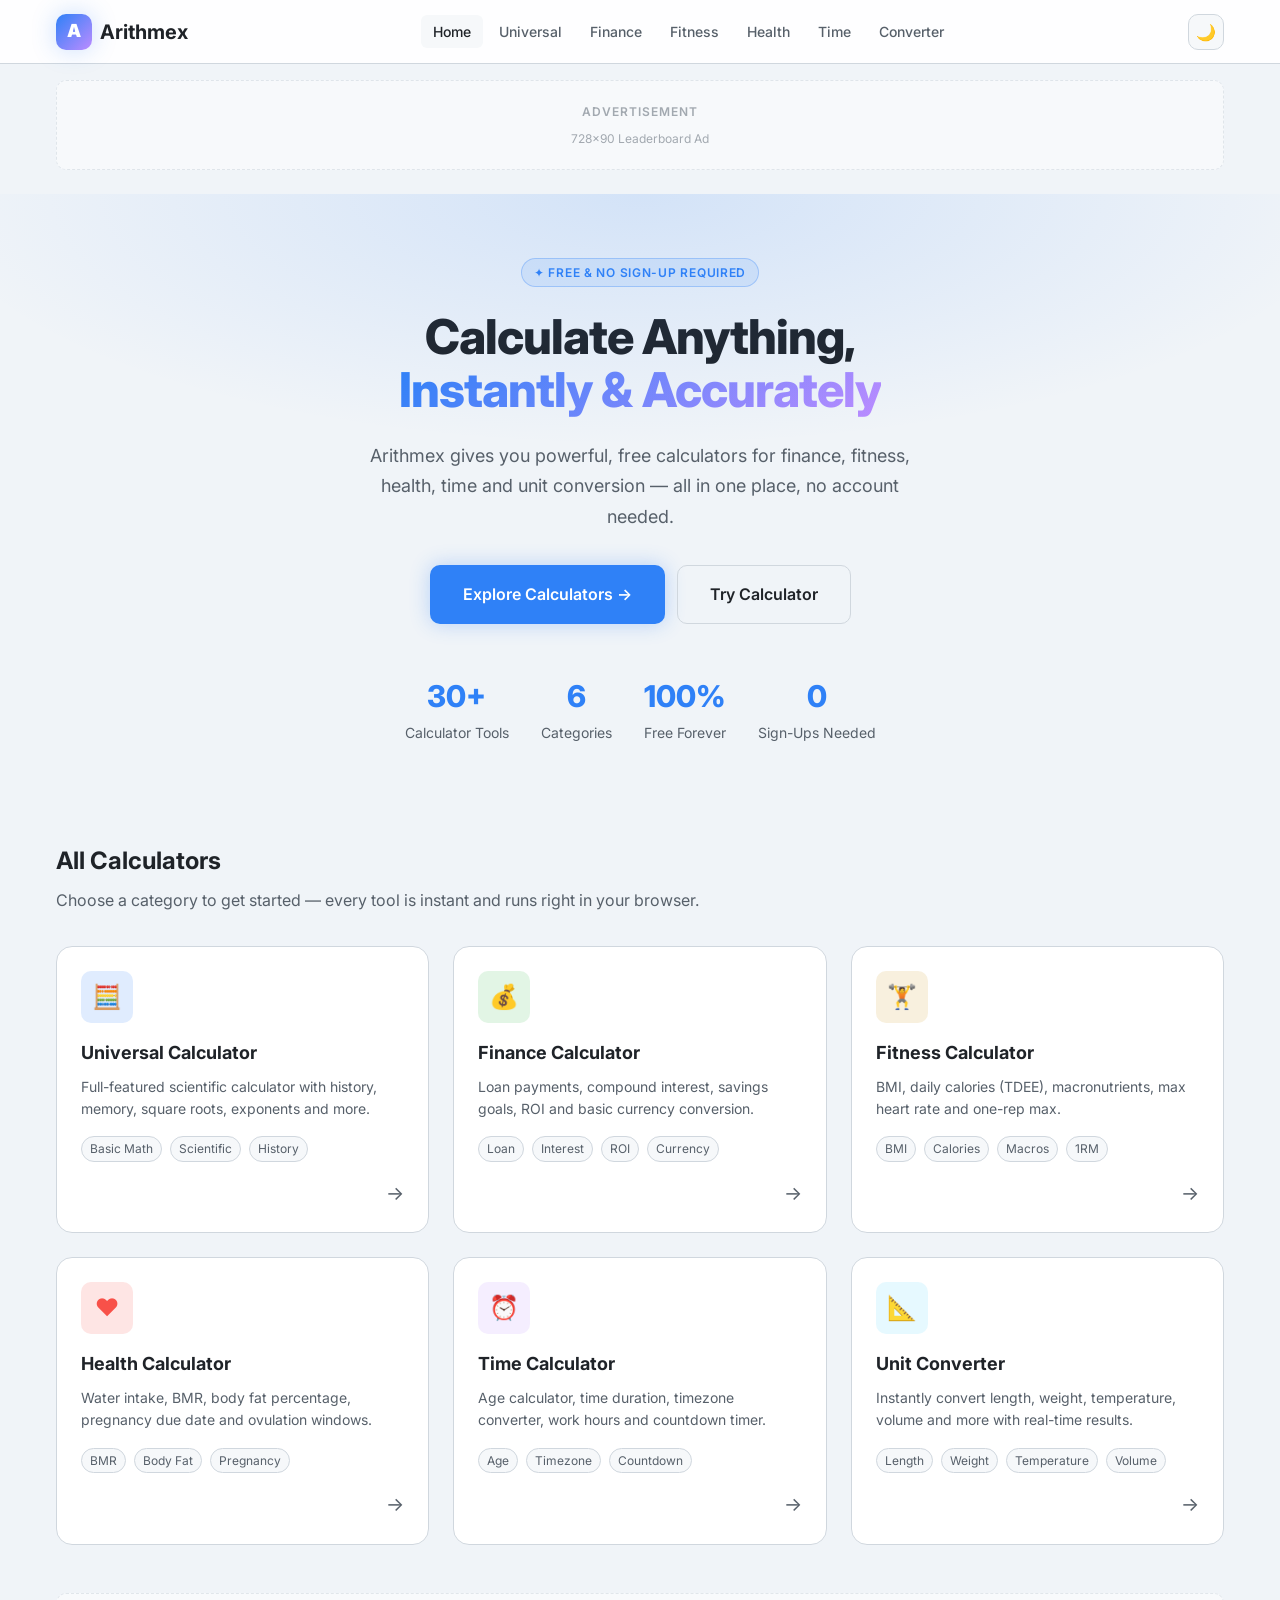
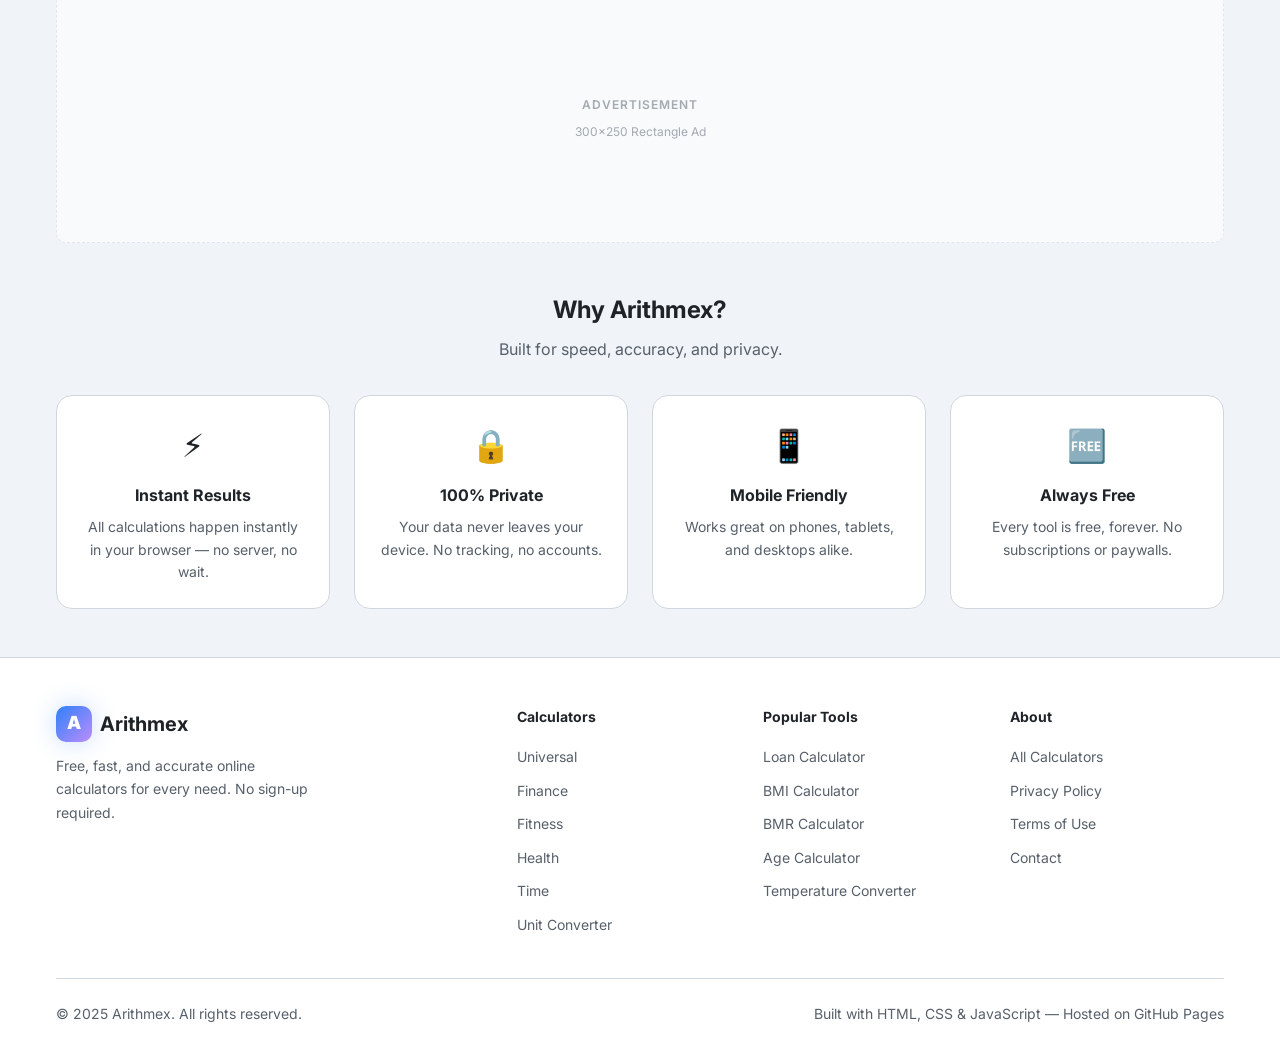
==== index.html @ 1d7aa031 "SEO: update canonical URLs to arithmex.web.app, add sitemap and robots.txt" ====
<!DOCTYPE html>
<html lang="en" data-theme="dark">
<head>
  <meta charset="UTF-8" />
  <meta name="viewport" content="width=device-width, initial-scale=1.0" />
  <title>Arithmex — Free Online Calculators for Every Need</title>
  <meta name="description" content="Arithmex offers free, fast, and accurate online calculators for finance, fitness, health, time, unit conversion, and more. No sign-up required." />
  <meta name="keywords" content="online calculator, finance calculator, BMI calculator, unit converter, loan calculator, free calculator" />
  <meta name="author" content="Arithmex" />

  <!-- Open Graph -->
  <meta property="og:title"       content="Arithmex — Free Online Calculators" />
  <meta property="og:description" content="Fast, accurate calculators for finance, fitness, health, time and unit conversion. Free, no sign-up." />
  <meta property="og:type"        content="website" />
  <meta property="og:url"         content="https://arithmex.web.app/" />
  <meta property="og:image"       content="https://arithmex.web.app/og-image.png" />

  <!-- Twitter Card -->
  <meta name="twitter:card"        content="summary_large_image" />
  <meta name="twitter:title"       content="Arithmex — Free Online Calculators" />
  <meta name="twitter:description" content="Fast, accurate calculators for every need." />

  <!-- Canonical -->
  <link rel="canonical" href="https://arithmex.web.app/" />

  <!-- Preconnect for fonts -->
  <link rel="preconnect" href="https://fonts.googleapis.com" />
  <link rel="preconnect" href="https://fonts.gstatic.com" crossorigin />
  <link href="https://fonts.googleapis.com/css2?family=Inter:wght@400;500;600;700;800&family=JetBrains+Mono:wght@400;600;700&display=swap" rel="stylesheet" />

  <link rel="stylesheet" href="css/style.css" />

  <!-- Schema.org structured data -->
  <script type="application/ld+json">
  {
    "@context": "https://schema.org",
    "@type": "WebSite",
    "name": "Arithmex",
    "description": "Free online calculators for finance, fitness, health, time and unit conversion.",
    "url": "https://arithmex.web.app/"
  }
  </script>

  <!-- GOOGLE ADSENSE — Replace with your publisher ID -->
  <!-- <script async src="https://pagead2.googlesyndication.com/pagead/js/adsbygoogle.js?client=ca-pub-XXXXXXXXXXXXXXXXX" crossorigin="anonymous"></script> -->
</head>
<body>

  <!-- ══ HEADER ══════════════════════════════════════════ -->
  <header class="site-header">
    <div class="container header-inner">
      <a href="index.html" class="logo" aria-label="Arithmex Home">
        <div class="logo-icon">A</div>
        Arithmex
      </a>

      <nav aria-label="Main navigation">
        <ul class="nav-links" id="navLinks">
          <li><a href="index.html" class="active">Home</a></li>
          <li><a href="calculators/universal-calculator.html">Universal</a></li>
          <li><a href="calculators/finance-calculator.html">Finance</a></li>
          <li><a href="calculators/fitness-calculator.html">Fitness</a></li>
          <li><a href="calculators/health-calculator.html">Health</a></li>
          <li><a href="calculators/time-calculator.html">Time</a></li>
          <li><a href="calculators/unit-converter.html">Converter</a></li>
        </ul>
      </nav>

      <div class="header-actions">
        <button class="theme-toggle" id="themeToggle" aria-label="Toggle theme">
          <span id="themeIcon">☀️</span>
        </button>
        <button class="nav-toggle" id="navToggle" aria-label="Open menu" aria-expanded="false">
          <span></span><span></span><span></span>
        </button>
      </div>
    </div>
  </header>

  <main>

    <!-- ══ GOOGLE AD — Leaderboard Top ══════════════════ -->
    <div class="container" style="padding-top:1rem;">
      <!-- GOOGLE AD SPACE -->
      <div class="ad-space ad-space-leaderboard">
        <span class="ad-label">Advertisement</span>
        <span>728×90 Leaderboard Ad</span>
      </div>
      <!-- /GOOGLE AD SPACE -->
    </div>

    <!-- ══ HERO ══════════════════════════════════════════ -->
    <section class="hero">
      <div class="container">
        <div class="hero-badge">✦ Free &amp; No Sign-Up Required</div>
        <h1>
          Calculate Anything,<br>
          <span class="gradient-text">Instantly &amp; Accurately</span>
        </h1>
        <p>
          Arithmex gives you powerful, free calculators for finance, fitness,
          health, time and unit conversion — all in one place, no account needed.
        </p>
        <div class="hero-actions">
          <a href="#calculators" class="btn btn-primary btn-lg">Explore Calculators →</a>
          <a href="calculators/universal-calculator.html" class="btn btn-outline btn-lg">Try Calculator</a>
        </div>

        <div class="hero-stats">
          <div class="hero-stat">
            <span class="hero-stat-num">30+</span>
            <span class="hero-stat-label">Calculator Tools</span>
          </div>
          <div class="hero-stat">
            <span class="hero-stat-num">6</span>
            <span class="hero-stat-label">Categories</span>
          </div>
          <div class="hero-stat">
            <span class="hero-stat-num">100%</span>
            <span class="hero-stat-label">Free Forever</span>
          </div>
          <div class="hero-stat">
            <span class="hero-stat-num">0</span>
            <span class="hero-stat-label">Sign-Ups Needed</span>
          </div>
        </div>
      </div>
    </section>

    <!-- ══ CALCULATOR CARDS ══════════════════════════════ -->
    <section class="section" id="calculators">
      <div class="container">
        <h2 class="section-title">All Calculators</h2>
        <p class="section-subtitle">Choose a category to get started — every tool is instant and runs right in your browser.</p>

        <div class="card-grid">

          <!-- Universal -->
          <a href="calculators/universal-calculator.html" class="calc-card animate-fade">
            <div class="card-icon blue">🧮</div>
            <div class="card-body">
              <h3 class="card-title">Universal Calculator</h3>
              <p class="card-desc">Full-featured scientific calculator with history, memory, square roots, exponents and more.</p>
            </div>
            <div class="card-tags">
              <span class="tag">Basic Math</span>
              <span class="tag">Scientific</span>
              <span class="tag">History</span>
            </div>
            <span class="card-arrow">→</span>
          </a>

          <!-- Finance -->
          <a href="calculators/finance-calculator.html" class="calc-card animate-fade" style="animation-delay:.05s">
            <div class="card-icon green">💰</div>
            <div class="card-body">
              <h3 class="card-title">Finance Calculator</h3>
              <p class="card-desc">Loan payments, compound interest, savings goals, ROI and basic currency conversion.</p>
            </div>
            <div class="card-tags">
              <span class="tag">Loan</span>
              <span class="tag">Interest</span>
              <span class="tag">ROI</span>
              <span class="tag">Currency</span>
            </div>
            <span class="card-arrow">→</span>
          </a>

          <!-- Fitness -->
          <a href="calculators/fitness-calculator.html" class="calc-card animate-fade" style="animation-delay:.1s">
            <div class="card-icon orange">🏋️</div>
            <div class="card-body">
              <h3 class="card-title">Fitness Calculator</h3>
              <p class="card-desc">BMI, daily calories (TDEE), macronutrients, max heart rate and one-rep max.</p>
            </div>
            <div class="card-tags">
              <span class="tag">BMI</span>
              <span class="tag">Calories</span>
              <span class="tag">Macros</span>
              <span class="tag">1RM</span>
            </div>
            <span class="card-arrow">→</span>
          </a>

          <!-- Health -->
          <a href="calculators/health-calculator.html" class="calc-card animate-fade" style="animation-delay:.15s">
            <div class="card-icon red">❤️</div>
            <div class="card-body">
              <h3 class="card-title">Health Calculator</h3>
              <p class="card-desc">Water intake, BMR, body fat percentage, pregnancy due date and ovulation windows.</p>
            </div>
            <div class="card-tags">
              <span class="tag">BMR</span>
              <span class="tag">Body Fat</span>
              <span class="tag">Pregnancy</span>
            </div>
            <span class="card-arrow">→</span>
          </a>

          <!-- Time -->
          <a href="calculators/time-calculator.html" class="calc-card animate-fade" style="animation-delay:.2s">
            <div class="card-icon purple">⏰</div>
            <div class="card-body">
              <h3 class="card-title">Time Calculator</h3>
              <p class="card-desc">Age calculator, time duration, timezone converter, work hours and countdown timer.</p>
            </div>
            <div class="card-tags">
              <span class="tag">Age</span>
              <span class="tag">Timezone</span>
              <span class="tag">Countdown</span>
            </div>
            <span class="card-arrow">→</span>
          </a>

          <!-- Unit Converter -->
          <a href="calculators/unit-converter.html" class="calc-card animate-fade" style="animation-delay:.25s">
            <div class="card-icon cyan">📐</div>
            <div class="card-body">
              <h3 class="card-title">Unit Converter</h3>
              <p class="card-desc">Instantly convert length, weight, temperature, volume and more with real-time results.</p>
            </div>
            <div class="card-tags">
              <span class="tag">Length</span>
              <span class="tag">Weight</span>
              <span class="tag">Temperature</span>
              <span class="tag">Volume</span>
            </div>
            <span class="card-arrow">→</span>
          </a>

        </div>
      </div>
    </section>

    <!-- ══ GOOGLE AD — Mid-Page Rectangle ═══════════════ -->
    <div class="container">
      <!-- GOOGLE AD SPACE -->
      <div class="ad-space ad-space-rectangle">
        <span class="ad-label">Advertisement</span>
        <span>300×250 Rectangle Ad</span>
      </div>
      <!-- /GOOGLE AD SPACE -->
    </div>

    <!-- ══ FEATURES ══════════════════════════════════════ -->
    <section class="section">
      <div class="container">
        <h2 class="section-title text-center">Why Arithmex?</h2>
        <p class="section-subtitle text-center">Built for speed, accuracy, and privacy.</p>

        <div class="card-grid" style="grid-template-columns: repeat(auto-fill, minmax(220px, 1fr));">
          <div class="panel" style="padding:1.5rem; text-align:center;">
            <div style="font-size:2rem; margin-bottom:.75rem;">⚡</div>
            <h3 style="font-size:1rem; margin-bottom:.5rem;">Instant Results</h3>
            <p class="text-muted text-sm">All calculations happen instantly in your browser — no server, no wait.</p>
          </div>
          <div class="panel" style="padding:1.5rem; text-align:center;">
            <div style="font-size:2rem; margin-bottom:.75rem;">🔒</div>
            <h3 style="font-size:1rem; margin-bottom:.5rem;">100% Private</h3>
            <p class="text-muted text-sm">Your data never leaves your device. No tracking, no accounts.</p>
          </div>
          <div class="panel" style="padding:1.5rem; text-align:center;">
            <div style="font-size:2rem; margin-bottom:.75rem;">📱</div>
            <h3 style="font-size:1rem; margin-bottom:.5rem;">Mobile Friendly</h3>
            <p class="text-muted text-sm">Works great on phones, tablets, and desktops alike.</p>
          </div>
          <div class="panel" style="padding:1.5rem; text-align:center;">
            <div style="font-size:2rem; margin-bottom:.75rem;">🆓</div>
            <h3 style="font-size:1rem; margin-bottom:.5rem;">Always Free</h3>
            <p class="text-muted text-sm">Every tool is free, forever. No subscriptions or paywalls.</p>
          </div>
        </div>
      </div>
    </section>

  </main>

  <!-- ══ FOOTER ════════════════════════════════════════════ -->
  <footer class="site-footer">
    <div class="container">
      <div class="footer-grid">
        <div class="footer-brand">
          <a href="index.html" class="logo">
            <div class="logo-icon">A</div>
            Arithmex
          </a>
          <p>Free, fast, and accurate online calculators for every need. No sign-up required.</p>
        </div>

        <div>
          <h4 class="footer-col-title">Calculators</h4>
          <ul class="footer-links">
            <li><a href="calculators/universal-calculator.html">Universal</a></li>
            <li><a href="calculators/finance-calculator.html">Finance</a></li>
            <li><a href="calculators/fitness-calculator.html">Fitness</a></li>
            <li><a href="calculators/health-calculator.html">Health</a></li>
            <li><a href="calculators/time-calculator.html">Time</a></li>
            <li><a href="calculators/unit-converter.html">Unit Converter</a></li>
          </ul>
        </div>

        <div>
          <h4 class="footer-col-title">Popular Tools</h4>
          <ul class="footer-links">
            <li><a href="calculators/finance-calculator.html">Loan Calculator</a></li>
            <li><a href="calculators/fitness-calculator.html">BMI Calculator</a></li>
            <li><a href="calculators/health-calculator.html">BMR Calculator</a></li>
            <li><a href="calculators/time-calculator.html">Age Calculator</a></li>
            <li><a href="calculators/unit-converter.html">Temperature Converter</a></li>
          </ul>
        </div>

        <div>
          <h4 class="footer-col-title">About</h4>
          <ul class="footer-links">
            <li><a href="#calculators">All Calculators</a></li>
            <li><a href="#">Privacy Policy</a></li>
            <li><a href="#">Terms of Use</a></li>
            <li><a href="#">Contact</a></li>
          </ul>
        </div>
      </div>

      <div class="footer-bottom">
        <span>© 2025 Arithmex. All rights reserved.</span>
        <span class="text-muted text-sm">Built with HTML, CSS &amp; JavaScript — Hosted on GitHub Pages</span>
      </div>
    </div>
  </footer>

  <script src="js/main.js"></script>
</body>
</html>
---- css/style.css ----
/* ============================================================
   Arithmex — Main Stylesheet
   Design System: CSS Custom Properties + Mobile-First
   ============================================================ */

/* ── Reset & Base ── */
*, *::before, *::after { box-sizing: border-box; margin: 0; padding: 0; }

:root {
  /* Colors */
  --clr-bg:         #0d1117;
  --clr-surface:    #161b22;
  --clr-surface-2:  #21262d;
  --clr-border:     #30363d;
  --clr-text:       #e6edf3;
  --clr-text-muted: #8b949e;
  --clr-primary:    #2f81f7;
  --clr-primary-h:  #388bfd;
  --clr-accent:     #3fb950;
  --clr-warn:       #d29922;
  --clr-danger:     #f85149;
  --clr-purple:     #bc8cff;

  /* Typography */
  --font-base: 'Inter', system-ui, -apple-system, sans-serif;
  --font-mono: 'JetBrains Mono', 'Fira Code', monospace;
  --fs-xs:  0.75rem;
  --fs-sm:  0.875rem;
  --fs-md:  1rem;
  --fs-lg:  1.125rem;
  --fs-xl:  1.25rem;
  --fs-2xl: 1.5rem;
  --fs-3xl: 1.875rem;
  --fs-4xl: 2.25rem;
  --fs-5xl: 3rem;

  /* Spacing */
  --sp-1: 0.25rem; --sp-2: 0.5rem; --sp-3: 0.75rem;
  --sp-4: 1rem;    --sp-6: 1.5rem; --sp-8: 2rem;
  --sp-10: 2.5rem; --sp-12: 3rem;  --sp-16: 4rem;

  /* Radii */
  --r-sm: 6px; --r-md: 10px; --r-lg: 16px; --r-xl: 24px; --r-full: 9999px;

  /* Shadows */
  --shadow-sm: 0 1px 3px rgba(0,0,0,.4);
  --shadow-md: 0 4px 16px rgba(0,0,0,.5);
  --shadow-lg: 0 8px 32px rgba(0,0,0,.6);
  --shadow-glow: 0 0 24px rgba(47,129,247,.25);

  /* Transitions */
  --tr-fast: 150ms ease;
  --tr-base: 250ms ease;
  --tr-slow: 400ms ease;

  /* Layout */
  --max-w: 1200px;
  --header-h: 64px;
}

/* Light mode overrides */
[data-theme="light"] {
  --clr-bg:         #f0f4f8;
  --clr-surface:    #ffffff;
  --clr-surface-2:  #f6f8fa;
  --clr-border:     #d0d7de;
  --clr-text:       #1f2328;
  --clr-text-muted: #57606a;
  --shadow-sm: 0 1px 3px rgba(0,0,0,.12);
  --shadow-md: 0 4px 16px rgba(0,0,0,.12);
  --shadow-lg: 0 8px 32px rgba(0,0,0,.15);
}

html { scroll-behavior: smooth; font-size: 16px; }

body {
  font-family: var(--font-base);
  background: var(--clr-bg);
  color: var(--clr-text);
  line-height: 1.6;
  min-height: 100vh;
  display: flex;
  flex-direction: column;
  transition: background var(--tr-slow), color var(--tr-slow);
}

a { color: var(--clr-primary); text-decoration: none; transition: color var(--tr-fast); }
a:hover { color: var(--clr-primary-h); }

img { max-width: 100%; display: block; }
button { cursor: pointer; font-family: var(--font-base); border: none; }
input, select, textarea { font-family: var(--font-base); }


/* ── Scrollbar ── */
::-webkit-scrollbar { width: 6px; height: 6px; }
::-webkit-scrollbar-track { background: var(--clr-bg); }
::-webkit-scrollbar-thumb { background: var(--clr-border); border-radius: var(--r-full); }


/* ── Typography Utilities ── */
.text-muted    { color: var(--clr-text-muted); }
.text-primary  { color: var(--clr-primary); }
.text-accent   { color: var(--clr-accent); }
.text-danger   { color: var(--clr-danger); }
.text-center   { text-align: center; }
.text-sm       { font-size: var(--fs-sm); }
.font-mono     { font-family: var(--font-mono); }


/* ── Layout Utilities ── */
.container { width: 100%; max-width: var(--max-w); margin: 0 auto; padding: 0 var(--sp-4); }
.flex      { display: flex; }
.flex-col  { flex-direction: column; }
.items-center { align-items: center; }
.justify-between { justify-content: space-between; }
.gap-2  { gap: var(--sp-2); }
.gap-4  { gap: var(--sp-4); }
.gap-6  { gap: var(--sp-6); }
.grid   { display: grid; }


/* ════════════════════════════════════════
   HEADER / NAVIGATION
   ════════════════════════════════════════ */
.site-header {
  position: sticky;
  top: 0;
  z-index: 100;
  height: var(--header-h);
  background: rgba(13,17,23,.9);
  backdrop-filter: blur(12px);
  -webkit-backdrop-filter: blur(12px);
  border-bottom: 1px solid var(--clr-border);
  display: flex;
  align-items: center;
}

[data-theme="light"] .site-header {
  background: rgba(255,255,255,.9);
}

.header-inner {
  display: flex;
  align-items: center;
  justify-content: space-between;
  width: 100%;
}

.logo {
  display: flex;
  align-items: center;
  gap: var(--sp-2);
  font-size: var(--fs-xl);
  font-weight: 700;
  color: var(--clr-text);
  text-decoration: none;
}

.logo-icon {
  width: 36px;
  height: 36px;
  background: linear-gradient(135deg, var(--clr-primary), var(--clr-purple));
  border-radius: var(--r-md);
  display: flex;
  align-items: center;
  justify-content: center;
  font-size: var(--fs-lg);
  font-weight: 900;
  color: #fff;
  box-shadow: var(--shadow-glow);
}

.nav-links {
  display: flex;
  align-items: center;
  gap: var(--sp-1);
  list-style: none;
}

.nav-links a {
  color: var(--clr-text-muted);
  font-size: var(--fs-sm);
  font-weight: 500;
  padding: var(--sp-2) var(--sp-3);
  border-radius: var(--r-sm);
  transition: all var(--tr-fast);
}

.nav-links a:hover,
.nav-links a.active {
  color: var(--clr-text);
  background: var(--clr-surface-2);
}

.header-actions {
  display: flex;
  align-items: center;
  gap: var(--sp-2);
}

/* Theme toggle */
.theme-toggle {
  width: 36px;
  height: 36px;
  border-radius: var(--r-md);
  background: var(--clr-surface-2);
  border: 1px solid var(--clr-border);
  color: var(--clr-text-muted);
  font-size: var(--fs-md);
  display: flex;
  align-items: center;
  justify-content: center;
  transition: all var(--tr-fast);
}
.theme-toggle:hover { color: var(--clr-text); background: var(--clr-surface); }

/* Mobile hamburger */
.nav-toggle {
  display: none;
  flex-direction: column;
  gap: 5px;
  width: 36px;
  height: 36px;
  align-items: center;
  justify-content: center;
  background: var(--clr-surface-2);
  border: 1px solid var(--clr-border);
  border-radius: var(--r-md);
}
.nav-toggle span {
  display: block;
  width: 18px;
  height: 2px;
  background: var(--clr-text-muted);
  border-radius: 2px;
  transition: all var(--tr-base);
}
.nav-toggle.open span:nth-child(1) { transform: translateY(7px) rotate(45deg); }
.nav-toggle.open span:nth-child(2) { opacity: 0; }
.nav-toggle.open span:nth-child(3) { transform: translateY(-7px) rotate(-45deg); }

@media (max-width: 768px) {
  .nav-toggle { display: flex; }
  .nav-links {
    display: none;
    position: absolute;
    top: var(--header-h);
    left: 0; right: 0;
    background: var(--clr-surface);
    border-bottom: 1px solid var(--clr-border);
    flex-direction: column;
    padding: var(--sp-4);
    gap: var(--sp-1);
    box-shadow: var(--shadow-md);
  }
  .nav-links.open { display: flex; }
  .nav-links a { width: 100%; padding: var(--sp-3) var(--sp-4); }
}


/* ════════════════════════════════════════
   HERO SECTION
   ════════════════════════════════════════ */
.hero {
  padding: var(--sp-16) 0 var(--sp-12);
  text-align: center;
  position: relative;
  overflow: hidden;
}

.hero::before {
  content: '';
  position: absolute;
  inset: 0;
  background: radial-gradient(ellipse 80% 60% at 50% 0%, rgba(47,129,247,.15) 0%, transparent 70%);
  pointer-events: none;
}

.hero-badge {
  display: inline-flex;
  align-items: center;
  gap: var(--sp-2);
  background: rgba(47,129,247,.1);
  border: 1px solid rgba(47,129,247,.3);
  color: var(--clr-primary);
  font-size: var(--fs-xs);
  font-weight: 600;
  letter-spacing: .06em;
  text-transform: uppercase;
  padding: var(--sp-1) var(--sp-3);
  border-radius: var(--r-full);
  margin-bottom: var(--sp-6);
}

.hero h1 {
  font-size: clamp(var(--fs-3xl), 6vw, var(--fs-5xl));
  font-weight: 800;
  line-height: 1.1;
  letter-spacing: -.02em;
  margin-bottom: var(--sp-6);
}

.hero h1 .gradient-text {
  background: linear-gradient(135deg, var(--clr-primary) 0%, var(--clr-purple) 100%);
  -webkit-background-clip: text;
  -webkit-text-fill-color: transparent;
  background-clip: text;
}

.hero p {
  font-size: var(--fs-lg);
  color: var(--clr-text-muted);
  max-width: 560px;
  margin: 0 auto var(--sp-8);
  line-height: 1.7;
}

.hero-actions {
  display: flex;
  gap: var(--sp-3);
  justify-content: center;
  flex-wrap: wrap;
}

.hero-stats {
  display: flex;
  gap: var(--sp-8);
  justify-content: center;
  margin-top: var(--sp-12);
  flex-wrap: wrap;
}

.hero-stat {
  text-align: center;
}

.hero-stat-num {
  font-size: var(--fs-3xl);
  font-weight: 800;
  color: var(--clr-primary);
  display: block;
}

.hero-stat-label {
  font-size: var(--fs-sm);
  color: var(--clr-text-muted);
}


/* ════════════════════════════════════════
   BUTTONS
   ════════════════════════════════════════ */
.btn {
  display: inline-flex;
  align-items: center;
  gap: var(--sp-2);
  padding: var(--sp-3) var(--sp-6);
  border-radius: var(--r-md);
  font-size: var(--fs-sm);
  font-weight: 600;
  transition: all var(--tr-fast);
  border: 1px solid transparent;
  white-space: nowrap;
}

.btn-primary {
  background: var(--clr-primary);
  color: #fff;
  box-shadow: 0 0 20px rgba(47,129,247,.3);
}
.btn-primary:hover {
  background: var(--clr-primary-h);
  color: #fff;
  box-shadow: 0 0 28px rgba(47,129,247,.5);
  transform: translateY(-1px);
}

.btn-outline {
  background: transparent;
  border-color: var(--clr-border);
  color: var(--clr-text);
}
.btn-outline:hover {
  background: var(--clr-surface-2);
  border-color: var(--clr-text-muted);
  color: var(--clr-text);
}

.btn-sm {
  padding: var(--sp-2) var(--sp-4);
  font-size: var(--fs-xs);
}

.btn-lg {
  padding: var(--sp-4) var(--sp-8);
  font-size: var(--fs-md);
}

.btn-danger {
  background: var(--clr-danger);
  color: #fff;
}
.btn-danger:hover { opacity: .85; }

.btn-accent {
  background: var(--clr-accent);
  color: #000;
}
.btn-accent:hover { opacity: .85; }


/* ════════════════════════════════════════
   CARD GRID
   ════════════════════════════════════════ */
.section {
  padding: var(--sp-12) 0;
}

.section-title {
  font-size: var(--fs-2xl);
  font-weight: 700;
  margin-bottom: var(--sp-2);
}

.section-subtitle {
  color: var(--clr-text-muted);
  margin-bottom: var(--sp-8);
}

.card-grid {
  display: grid;
  grid-template-columns: repeat(auto-fill, minmax(280px, 1fr));
  gap: var(--sp-6);
}

.calc-card {
  background: var(--clr-surface);
  border: 1px solid var(--clr-border);
  border-radius: var(--r-lg);
  padding: var(--sp-6);
  display: flex;
  flex-direction: column;
  gap: var(--sp-4);
  transition: all var(--tr-base);
  text-decoration: none;
  color: var(--clr-text);
  position: relative;
  overflow: hidden;
}

.calc-card::before {
  content: '';
  position: absolute;
  inset: 0;
  opacity: 0;
  transition: opacity var(--tr-base);
  border-radius: var(--r-lg);
}

.calc-card:hover {
  border-color: var(--clr-primary);
  transform: translateY(-4px);
  box-shadow: var(--shadow-lg), 0 0 30px rgba(47,129,247,.15);
  color: var(--clr-text);
}

.card-icon {
  width: 52px;
  height: 52px;
  border-radius: var(--r-md);
  display: flex;
  align-items: center;
  justify-content: center;
  font-size: 1.5rem;
  flex-shrink: 0;
}

.card-icon.blue   { background: rgba(47,129,247,.15);  color: var(--clr-primary); }
.card-icon.green  { background: rgba(63,185,80,.15);   color: var(--clr-accent); }
.card-icon.purple { background: rgba(188,140,255,.15); color: var(--clr-purple); }
.card-icon.orange { background: rgba(210,153,34,.15);  color: var(--clr-warn); }
.card-icon.red    { background: rgba(248,81,73,.15);   color: var(--clr-danger); }
.card-icon.cyan   { background: rgba(88,212,255,.15);  color: #58d4ff; }

.card-body { flex: 1; }
.card-title { font-size: var(--fs-lg); font-weight: 700; margin-bottom: var(--sp-2); }
.card-desc  { font-size: var(--fs-sm); color: var(--clr-text-muted); line-height: 1.6; }

.card-tags {
  display: flex;
  gap: var(--sp-2);
  flex-wrap: wrap;
}

.tag {
  font-size: var(--fs-xs);
  padding: 2px var(--sp-2);
  border-radius: var(--r-full);
  background: var(--clr-surface-2);
  color: var(--clr-text-muted);
  border: 1px solid var(--clr-border);
}

.card-arrow {
  align-self: flex-end;
  color: var(--clr-text-muted);
  font-size: 1.2rem;
  transition: transform var(--tr-fast);
}
.calc-card:hover .card-arrow { transform: translateX(4px); color: var(--clr-primary); }


/* ════════════════════════════════════════
   CALCULATOR PAGE LAYOUT
   ════════════════════════════════════════ */
.calc-page {
  flex: 1;
  padding: var(--sp-8) 0 var(--sp-12);
}

.calc-page-header {
  margin-bottom: var(--sp-8);
}

.breadcrumb {
  display: flex;
  align-items: center;
  gap: var(--sp-2);
  font-size: var(--fs-sm);
  color: var(--clr-text-muted);
  margin-bottom: var(--sp-4);
}
.breadcrumb a { color: var(--clr-text-muted); }
.breadcrumb a:hover { color: var(--clr-primary); }
.breadcrumb-sep { opacity: .4; }

.page-title {
  font-size: var(--fs-3xl);
  font-weight: 800;
  letter-spacing: -.02em;
  display: flex;
  align-items: center;
  gap: var(--sp-3);
}

.page-desc {
  color: var(--clr-text-muted);
  margin-top: var(--sp-2);
  font-size: var(--fs-md);
}

/* Two-column calc layout */
.calc-layout {
  display: grid;
  grid-template-columns: 1fr 320px;
  gap: var(--sp-6);
  align-items: start;
}

@media (max-width: 1024px) {
  .calc-layout { grid-template-columns: 1fr; }
}

.calc-main { display: flex; flex-direction: column; gap: var(--sp-6); }
.calc-sidebar { display: flex; flex-direction: column; gap: var(--sp-4); }


/* ════════════════════════════════════════
   CALCULATOR PANELS / TABS
   ════════════════════════════════════════ */
.panel {
  background: var(--clr-surface);
  border: 1px solid var(--clr-border);
  border-radius: var(--r-lg);
  overflow: hidden;
}

.panel-header {
  padding: var(--sp-4) var(--sp-6);
  border-bottom: 1px solid var(--clr-border);
  display: flex;
  align-items: center;
  justify-content: space-between;
}

.panel-title {
  font-size: var(--fs-md);
  font-weight: 600;
}

.panel-body { padding: var(--sp-6); }

/* Tabs */
.tabs {
  display: flex;
  border-bottom: 1px solid var(--clr-border);
  overflow-x: auto;
  scrollbar-width: none;
}
.tabs::-webkit-scrollbar { display: none; }

.tab-btn {
  padding: var(--sp-3) var(--sp-4);
  font-size: var(--fs-sm);
  font-weight: 500;
  color: var(--clr-text-muted);
  background: transparent;
  border: none;
  border-bottom: 2px solid transparent;
  white-space: nowrap;
  transition: all var(--tr-fast);
  flex-shrink: 0;
}
.tab-btn:hover { color: var(--clr-text); background: var(--clr-surface-2); }
.tab-btn.active { color: var(--clr-primary); border-bottom-color: var(--clr-primary); }

.tab-pane { display: none; padding: var(--sp-6); }
.tab-pane.active { display: block; }


/* ════════════════════════════════════════
   FORM CONTROLS
   ════════════════════════════════════════ */
.form-group {
  display: flex;
  flex-direction: column;
  gap: var(--sp-2);
  margin-bottom: var(--sp-4);
}

.form-label {
  font-size: var(--fs-sm);
  font-weight: 500;
  color: var(--clr-text-muted);
}

.form-row {
  display: grid;
  grid-template-columns: 1fr 1fr;
  gap: var(--sp-4);
}

@media (max-width: 500px) { .form-row { grid-template-columns: 1fr; } }

.form-control {
  width: 100%;
  padding: var(--sp-3) var(--sp-4);
  background: var(--clr-surface-2);
  border: 1px solid var(--clr-border);
  border-radius: var(--r-md);
  color: var(--clr-text);
  font-size: var(--fs-md);
  transition: border-color var(--tr-fast), box-shadow var(--tr-fast);
  outline: none;
}

.form-control:focus {
  border-color: var(--clr-primary);
  box-shadow: 0 0 0 3px rgba(47,129,247,.15);
}

.form-control::placeholder { color: var(--clr-text-muted); opacity: .6; }

select.form-control {
  cursor: pointer;
  appearance: none;
  background-image: url("data:image/svg+xml,%3Csvg xmlns='http://www.w3.org/2000/svg' width='12' height='8' viewBox='0 0 12 8'%3E%3Cpath fill='%238b949e' d='M1 1l5 5 5-5'/%3E%3C/svg%3E");
  background-repeat: no-repeat;
  background-position: right 12px center;
  padding-right: 36px;
}

.input-group {
  display: flex;
  align-items: stretch;
}

.input-group .form-control { border-radius: var(--r-md) 0 0 var(--r-md); border-right: none; }
.input-addon {
  padding: var(--sp-3) var(--sp-3);
  background: var(--clr-surface-2);
  border: 1px solid var(--clr-border);
  border-left: none;
  border-radius: 0 var(--r-md) var(--r-md) 0;
  color: var(--clr-text-muted);
  font-size: var(--fs-sm);
  display: flex;
  align-items: center;
  white-space: nowrap;
}

.radio-group {
  display: flex;
  gap: var(--sp-2);
  flex-wrap: wrap;
}

.radio-btn {
  flex: 1;
  min-width: 80px;
}

.radio-btn input { display: none; }

.radio-btn label {
  display: block;
  text-align: center;
  padding: var(--sp-2) var(--sp-3);
  border: 1px solid var(--clr-border);
  border-radius: var(--r-md);
  font-size: var(--fs-sm);
  cursor: pointer;
  color: var(--clr-text-muted);
  transition: all var(--tr-fast);
}

.radio-btn input:checked + label {
  background: var(--clr-primary);
  border-color: var(--clr-primary);
  color: #fff;
}

.radio-btn label:hover {
  border-color: var(--clr-primary);
  color: var(--clr-text);
}


/* ════════════════════════════════════════
   RESULT BOX
   ════════════════════════════════════════ */
.result-box {
  background: var(--clr-surface-2);
  border: 1px solid var(--clr-border);
  border-radius: var(--r-md);
  padding: var(--sp-4) var(--sp-6);
  margin-top: var(--sp-4);
}

.result-box.success { border-color: var(--clr-accent); background: rgba(63,185,80,.08); }
.result-box.warn    { border-color: var(--clr-warn);   background: rgba(210,153,34,.08); }
.result-box.danger  { border-color: var(--clr-danger); background: rgba(248,81,73,.08); }
.result-box.info    { border-color: var(--clr-primary); background: rgba(47,129,247,.08); }

.result-label {
  font-size: var(--fs-xs);
  text-transform: uppercase;
  letter-spacing: .08em;
  color: var(--clr-text-muted);
  font-weight: 600;
  margin-bottom: var(--sp-1);
}

.result-value {
  font-size: var(--fs-2xl);
  font-weight: 800;
  font-family: var(--font-mono);
  color: var(--clr-text);
  word-break: break-all;
}

.result-value.large { font-size: var(--fs-3xl); }

.result-note {
  font-size: var(--fs-sm);
  color: var(--clr-text-muted);
  margin-top: var(--sp-1);
}

.result-grid {
  display: grid;
  grid-template-columns: repeat(auto-fit, minmax(140px, 1fr));
  gap: var(--sp-4);
  margin-top: var(--sp-4);
}

.result-item {
  background: var(--clr-surface);
  border: 1px solid var(--clr-border);
  border-radius: var(--r-md);
  padding: var(--sp-4);
  text-align: center;
}

.result-item-label { font-size: var(--fs-xs); color: var(--clr-text-muted); margin-bottom: var(--sp-1); }
.result-item-value { font-size: var(--fs-xl); font-weight: 700; font-family: var(--font-mono); }


/* ════════════════════════════════════════
   UNIVERSAL CALCULATOR
   ════════════════════════════════════════ */
.calc-display {
  background: var(--clr-surface-2);
  border-radius: var(--r-md);
  padding: var(--sp-4) var(--sp-6);
  margin-bottom: var(--sp-4);
  text-align: right;
  min-height: 100px;
  display: flex;
  flex-direction: column;
  justify-content: flex-end;
}

.calc-expr {
  font-size: var(--fs-sm);
  color: var(--clr-text-muted);
  font-family: var(--font-mono);
  min-height: 20px;
  word-break: break-all;
}

.calc-result {
  font-size: var(--fs-4xl);
  font-weight: 700;
  font-family: var(--font-mono);
  word-break: break-all;
  transition: font-size var(--tr-fast);
}

.calc-buttons {
  display: grid;
  grid-template-columns: repeat(4, 1fr);
  gap: var(--sp-2);
}

.calc-btn {
  padding: var(--sp-4);
  border-radius: var(--r-md);
  font-size: var(--fs-lg);
  font-weight: 600;
  font-family: var(--font-mono);
  background: var(--clr-surface-2);
  border: 1px solid var(--clr-border);
  color: var(--clr-text);
  transition: all var(--tr-fast);
  user-select: none;
  touch-action: manipulation;
}

.calc-btn:hover  { background: var(--clr-surface); border-color: var(--clr-text-muted); }
.calc-btn:active { transform: scale(.95); }
.calc-btn.op     { color: var(--clr-primary); }
.calc-btn.fn     { color: var(--clr-purple); font-size: var(--fs-sm); }
.calc-btn.eq     { background: var(--clr-primary); border-color: var(--clr-primary); color: #fff; }
.calc-btn.eq:hover { background: var(--clr-primary-h); }
.calc-btn.clr    { color: var(--clr-danger); }
.calc-btn.span-2 { grid-column: span 2; }


/* ════════════════════════════════════════
   HISTORY LIST
   ════════════════════════════════════════ */
.history-list {
  list-style: none;
  display: flex;
  flex-direction: column;
  gap: var(--sp-2);
  max-height: 240px;
  overflow-y: auto;
}

.history-item {
  display: flex;
  justify-content: space-between;
  align-items: center;
  padding: var(--sp-3) var(--sp-4);
  background: var(--clr-surface-2);
  border-radius: var(--r-md);
  border: 1px solid var(--clr-border);
  font-size: var(--fs-sm);
  gap: var(--sp-3);
  cursor: pointer;
  transition: border-color var(--tr-fast);
}
.history-item:hover { border-color: var(--clr-primary); }

.history-expr { color: var(--clr-text-muted); font-family: var(--font-mono); flex: 1; truncate: ellipsis; overflow: hidden; white-space: nowrap; }
.history-val  { font-family: var(--font-mono); font-weight: 600; color: var(--clr-primary); white-space: nowrap; }

.empty-state {
  text-align: center;
  padding: var(--sp-8);
  color: var(--clr-text-muted);
  font-size: var(--fs-sm);
}


/* ════════════════════════════════════════
   UNIT CONVERTER
   ════════════════════════════════════════ */
.converter-row {
  display: grid;
  grid-template-columns: 1fr auto 1fr;
  gap: var(--sp-4);
  align-items: end;
}

@media (max-width: 500px) {
  .converter-row { grid-template-columns: 1fr; }
  .swap-btn { justify-self: center; }
}

.swap-btn {
  width: 40px;
  height: 40px;
  border-radius: var(--r-full);
  background: var(--clr-surface-2);
  border: 1px solid var(--clr-border);
  color: var(--clr-text-muted);
  font-size: 1.2rem;
  display: flex;
  align-items: center;
  justify-content: center;
  transition: all var(--tr-fast);
  flex-shrink: 0;
}
.swap-btn:hover { color: var(--clr-primary); border-color: var(--clr-primary); transform: rotate(180deg); }


/* ════════════════════════════════════════
   AD SPACES
   ════════════════════════════════════════ */
.ad-space {
  background: var(--clr-surface);
  border: 1px dashed var(--clr-border);
  border-radius: var(--r-md);
  display: flex;
  align-items: center;
  justify-content: center;
  color: var(--clr-text-muted);
  font-size: var(--fs-xs);
  text-align: center;
  flex-direction: column;
  gap: var(--sp-2);
  opacity: .5;
}

.ad-space-leaderboard { height: 90px; width: 100%; margin-bottom: var(--sp-6); }
.ad-space-rectangle   { height: 250px; width: 100%; }
.ad-space-sidebar     { min-height: 300px; width: 100%; }

.ad-label { font-weight: 600; font-size: var(--fs-xs); text-transform: uppercase; letter-spacing: .08em; }


/* ════════════════════════════════════════
   FOOTER
   ════════════════════════════════════════ */
.site-footer {
  background: var(--clr-surface);
  border-top: 1px solid var(--clr-border);
  padding: var(--sp-12) 0 var(--sp-6);
  margin-top: auto;
}

.footer-grid {
  display: grid;
  grid-template-columns: 2fr 1fr 1fr 1fr;
  gap: var(--sp-8);
  margin-bottom: var(--sp-10);
}

@media (max-width: 768px) {
  .footer-grid { grid-template-columns: 1fr 1fr; }
}
@media (max-width: 480px) {
  .footer-grid { grid-template-columns: 1fr; }
}

.footer-brand p {
  font-size: var(--fs-sm);
  color: var(--clr-text-muted);
  margin-top: var(--sp-3);
  line-height: 1.7;
  max-width: 260px;
}

.footer-col-title {
  font-size: var(--fs-sm);
  font-weight: 700;
  margin-bottom: var(--sp-4);
  color: var(--clr-text);
}

.footer-links {
  list-style: none;
  display: flex;
  flex-direction: column;
  gap: var(--sp-2);
}

.footer-links a {
  font-size: var(--fs-sm);
  color: var(--clr-text-muted);
  transition: color var(--tr-fast);
}
.footer-links a:hover { color: var(--clr-primary); }

.footer-bottom {
  display: flex;
  align-items: center;
  justify-content: space-between;
  padding-top: var(--sp-6);
  border-top: 1px solid var(--clr-border);
  font-size: var(--fs-sm);
  color: var(--clr-text-muted);
  flex-wrap: wrap;
  gap: var(--sp-4);
}


/* ════════════════════════════════════════
   MISC / UTILITIES
   ════════════════════════════════════════ */
.divider {
  border: none;
  border-top: 1px solid var(--clr-border);
  margin: var(--sp-6) 0;
}

.badge {
  display: inline-flex;
  align-items: center;
  padding: 2px var(--sp-2);
  border-radius: var(--r-full);
  font-size: var(--fs-xs);
  font-weight: 600;
}
.badge-blue   { background: rgba(47,129,247,.15); color: var(--clr-primary); }
.badge-green  { background: rgba(63,185,80,.15);  color: var(--clr-accent); }
.badge-red    { background: rgba(248,81,73,.15);  color: var(--clr-danger); }
.badge-orange { background: rgba(210,153,34,.15); color: var(--clr-warn); }

.progress-bar {
  height: 8px;
  background: var(--clr-surface-2);
  border-radius: var(--r-full);
  overflow: hidden;
}
.progress-fill {
  height: 100%;
  background: linear-gradient(90deg, var(--clr-primary), var(--clr-purple));
  border-radius: var(--r-full);
  transition: width .5s ease;
}

.copy-btn {
  padding: var(--sp-1) var(--sp-3);
  background: var(--clr-surface-2);
  border: 1px solid var(--clr-border);
  border-radius: var(--r-sm);
  color: var(--clr-text-muted);
  font-size: var(--fs-xs);
  transition: all var(--tr-fast);
  cursor: pointer;
  display: inline-flex;
  align-items: center;
  gap: var(--sp-1);
}
.copy-btn:hover { color: var(--clr-primary); border-color: var(--clr-primary); }
.copy-btn.copied { color: var(--clr-accent); border-color: var(--clr-accent); }

.tooltip-wrap { position: relative; display: inline-flex; }
.tooltip {
  position: absolute;
  bottom: calc(100% + 6px);
  left: 50%;
  transform: translateX(-50%);
  background: var(--clr-surface-2);
  border: 1px solid var(--clr-border);
  border-radius: var(--r-sm);
  padding: var(--sp-1) var(--sp-3);
  font-size: var(--fs-xs);
  white-space: nowrap;
  pointer-events: none;
  opacity: 0;
  transition: opacity var(--tr-fast);
}
.tooltip-wrap:hover .tooltip { opacity: 1; }

.hidden { display: none !important; }
.sr-only { position: absolute; width: 1px; height: 1px; overflow: hidden; clip: rect(0,0,0,0); }

/* Print styles */
@media print {
  .site-header, .site-footer, .ad-space, .calc-sidebar { display: none !important; }
  .calc-layout { grid-template-columns: 1fr !important; }
  body { background: #fff; color: #000; }
}

/* Animations */
@keyframes fadeIn   { from { opacity: 0; transform: translateY(8px); } to { opacity: 1; transform: none; } }
@keyframes slideIn  { from { opacity: 0; transform: translateX(-8px); } to { opacity: 1; transform: none; } }
@keyframes pulse    { 0%,100% { opacity: 1; } 50% { opacity: .5; } }
@keyframes spin     { from { transform: rotate(0deg); } to { transform: rotate(360deg); } }

.animate-fade  { animation: fadeIn .3s ease both; }
.animate-slide { animation: slideIn .3s ease both; }

/* Countdown display */
.countdown-display {
  font-size: var(--fs-4xl);
  font-weight: 800;
  font-family: var(--font-mono);
  text-align: center;
  letter-spacing: .05em;
  color: var(--clr-primary);
  padding: var(--sp-6);
  background: var(--clr-surface-2);
  border-radius: var(--r-lg);
  margin: var(--sp-4) 0;
}

.countdown-display.warn    { color: var(--clr-warn); }
.countdown-display.danger  { color: var(--clr-danger); animation: pulse 1s infinite; }
.countdown-display.success { color: var(--clr-accent); }

/* Timezone list */
.tz-list {
  display: grid;
  grid-template-columns: repeat(auto-fill, minmax(200px, 1fr));
  gap: var(--sp-3);
  margin-top: var(--sp-4);
}

.tz-card {
  background: var(--clr-surface-2);
  border: 1px solid var(--clr-border);
  border-radius: var(--r-md);
  padding: var(--sp-3) var(--sp-4);
}

.tz-city  { font-size: var(--fs-sm); font-weight: 600; }
.tz-zone  { font-size: var(--fs-xs); color: var(--clr-text-muted); }
.tz-time  { font-size: var(--fs-lg); font-family: var(--font-mono); font-weight: 700; color: var(--clr-primary); margin-top: 2px; }
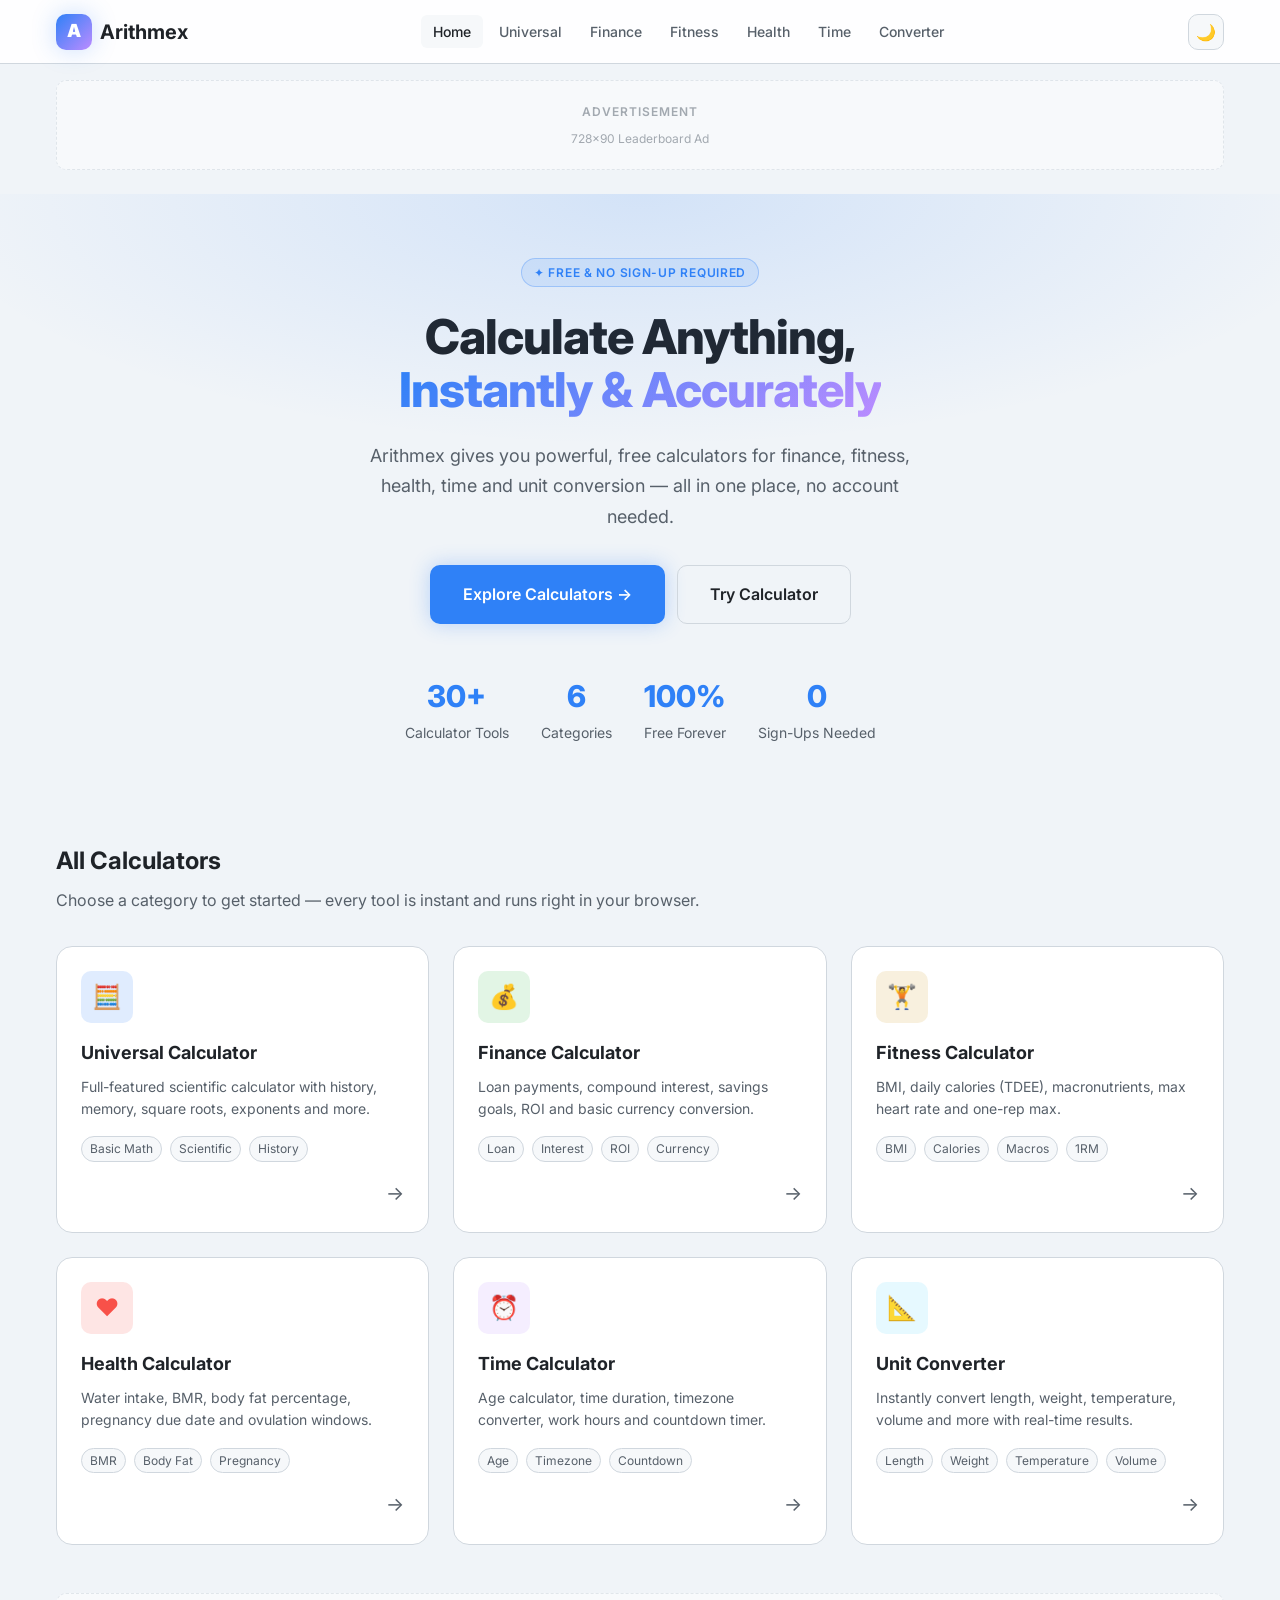
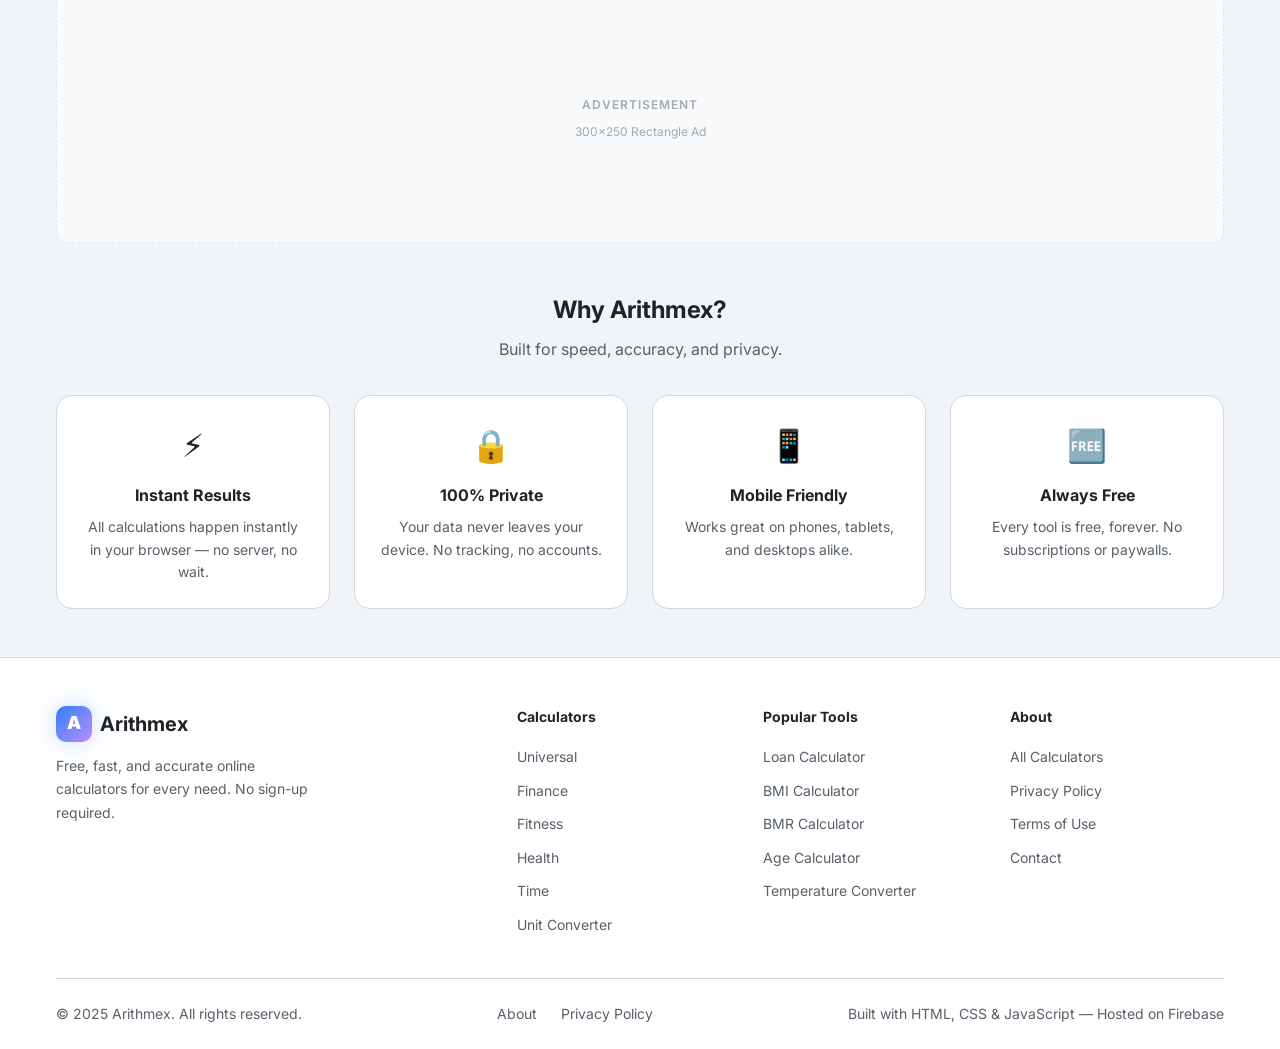
==== commit 17177947: "Add About and Privacy Policy pages, update footer links and sitemap" ====
--- a/index.html
+++ b/index.html
@@ -43,6 +43,16 @@
 
   <!-- GOOGLE ADSENSE — Replace with your publisher ID -->
   <!-- <script async src="https://pagead2.googlesyndication.com/pagead/js/adsbygoogle.js?client=ca-pub-XXXXXXXXXXXXXXXXX" crossorigin="anonymous"></script> -->
+  <!-- Google Analytics -->
+  <script async src="https://www.googletagmanager.com/gtag/js?id=G-JW4KWN47VV"></script>
+  <script>
+    window.dataLayer = window.dataLayer || [];
+    function gtag(){dataLayer.push(arguments);}
+    gtag('js', new Date());
+    gtag('config', 'G-JW4KWN47VV');
+  </script>
+  <script async src="https://pagead2.googlesyndication.com/pagead/js/adsbygoogle.js?client=ca-pub-7222025310513192" crossorigin="anonymous"></script>
+  <link rel="icon" type="image/svg+xml" href="/favicon.svg" />
 </head>
 <body>
 
@@ -323,7 +333,11 @@
 
       <div class="footer-bottom">
         <span>© 2025 Arithmex. All rights reserved.</span>
-        <span class="text-muted text-sm">Built with HTML, CSS &amp; JavaScript — Hosted on GitHub Pages</span>
+        <div style="display:flex;gap:1.5rem;font-size:.875rem;">
+          <a href="about.html" style="color:var(--clr-text-muted);">About</a>
+          <a href="privacy.html" style="color:var(--clr-text-muted);">Privacy Policy</a>
+        </div>
+        <span class="text-muted text-sm">Built with HTML, CSS &amp; JavaScript — Hosted on Firebase</span>
       </div>
     </div>
   </footer>
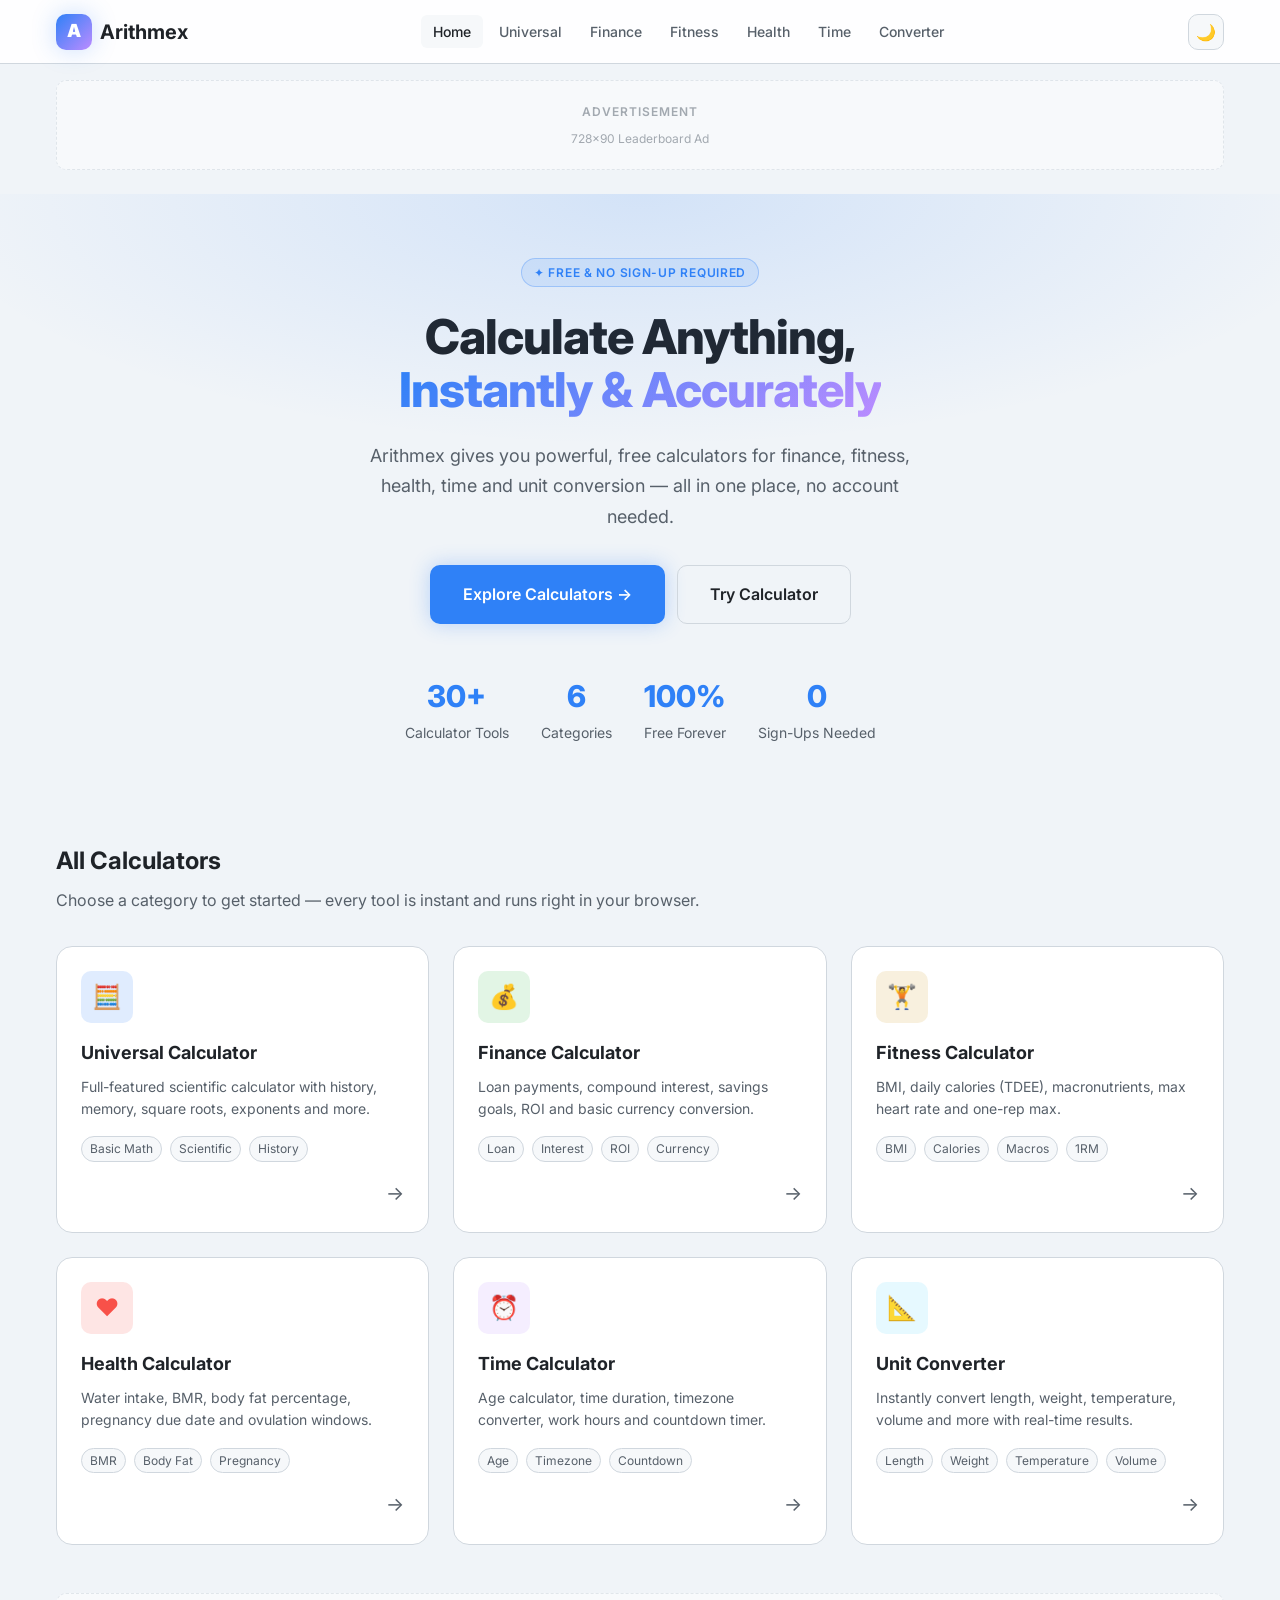
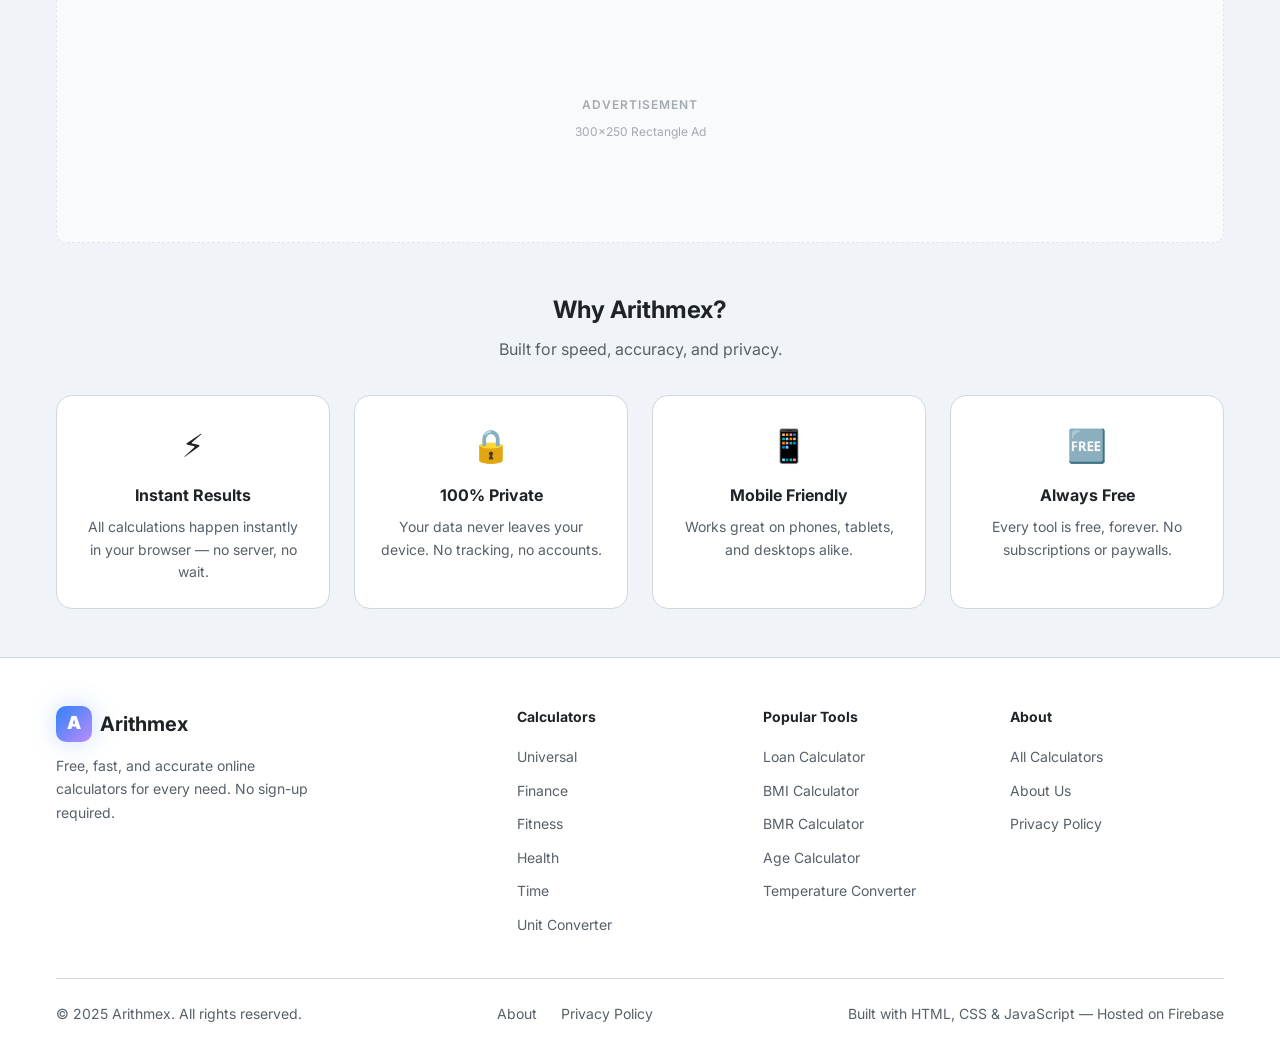
==== commit 5059f14b: "Fix broken footer links and remove stale AdSense comment in index.html" ====
--- a/index.html
+++ b/index.html
@@ -41,8 +41,6 @@
   }
   </script>
 
-  <!-- GOOGLE ADSENSE — Replace with your publisher ID -->
-  <!-- <script async src="https://pagead2.googlesyndication.com/pagead/js/adsbygoogle.js?client=ca-pub-XXXXXXXXXXXXXXXXX" crossorigin="anonymous"></script> -->
   <!-- Google Analytics -->
   <script async src="https://www.googletagmanager.com/gtag/js?id=G-JW4KWN47VV"></script>
   <script>
@@ -324,9 +322,8 @@
           <h4 class="footer-col-title">About</h4>
           <ul class="footer-links">
             <li><a href="#calculators">All Calculators</a></li>
-            <li><a href="#">Privacy Policy</a></li>
-            <li><a href="#">Terms of Use</a></li>
-            <li><a href="#">Contact</a></li>
+            <li><a href="about.html">About Us</a></li>
+            <li><a href="privacy.html">Privacy Policy</a></li>
           </ul>
         </div>
       </div>
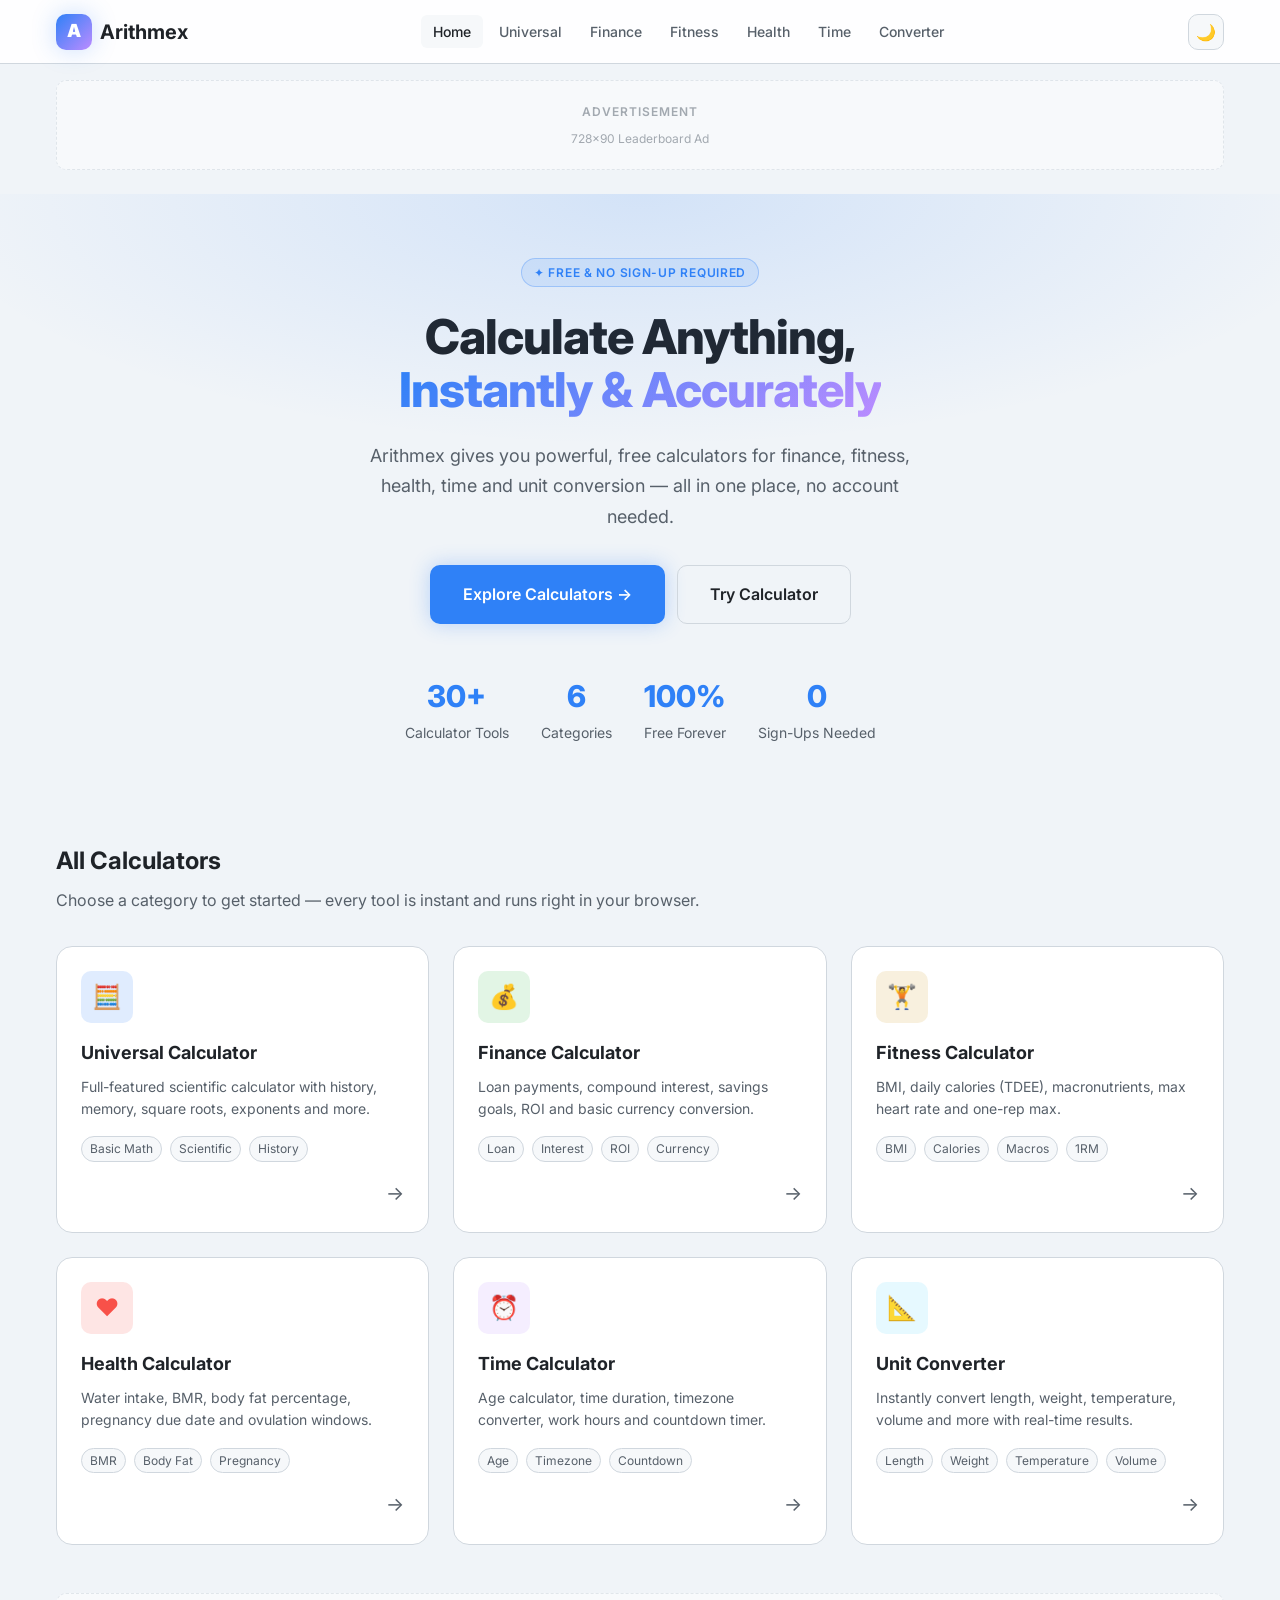
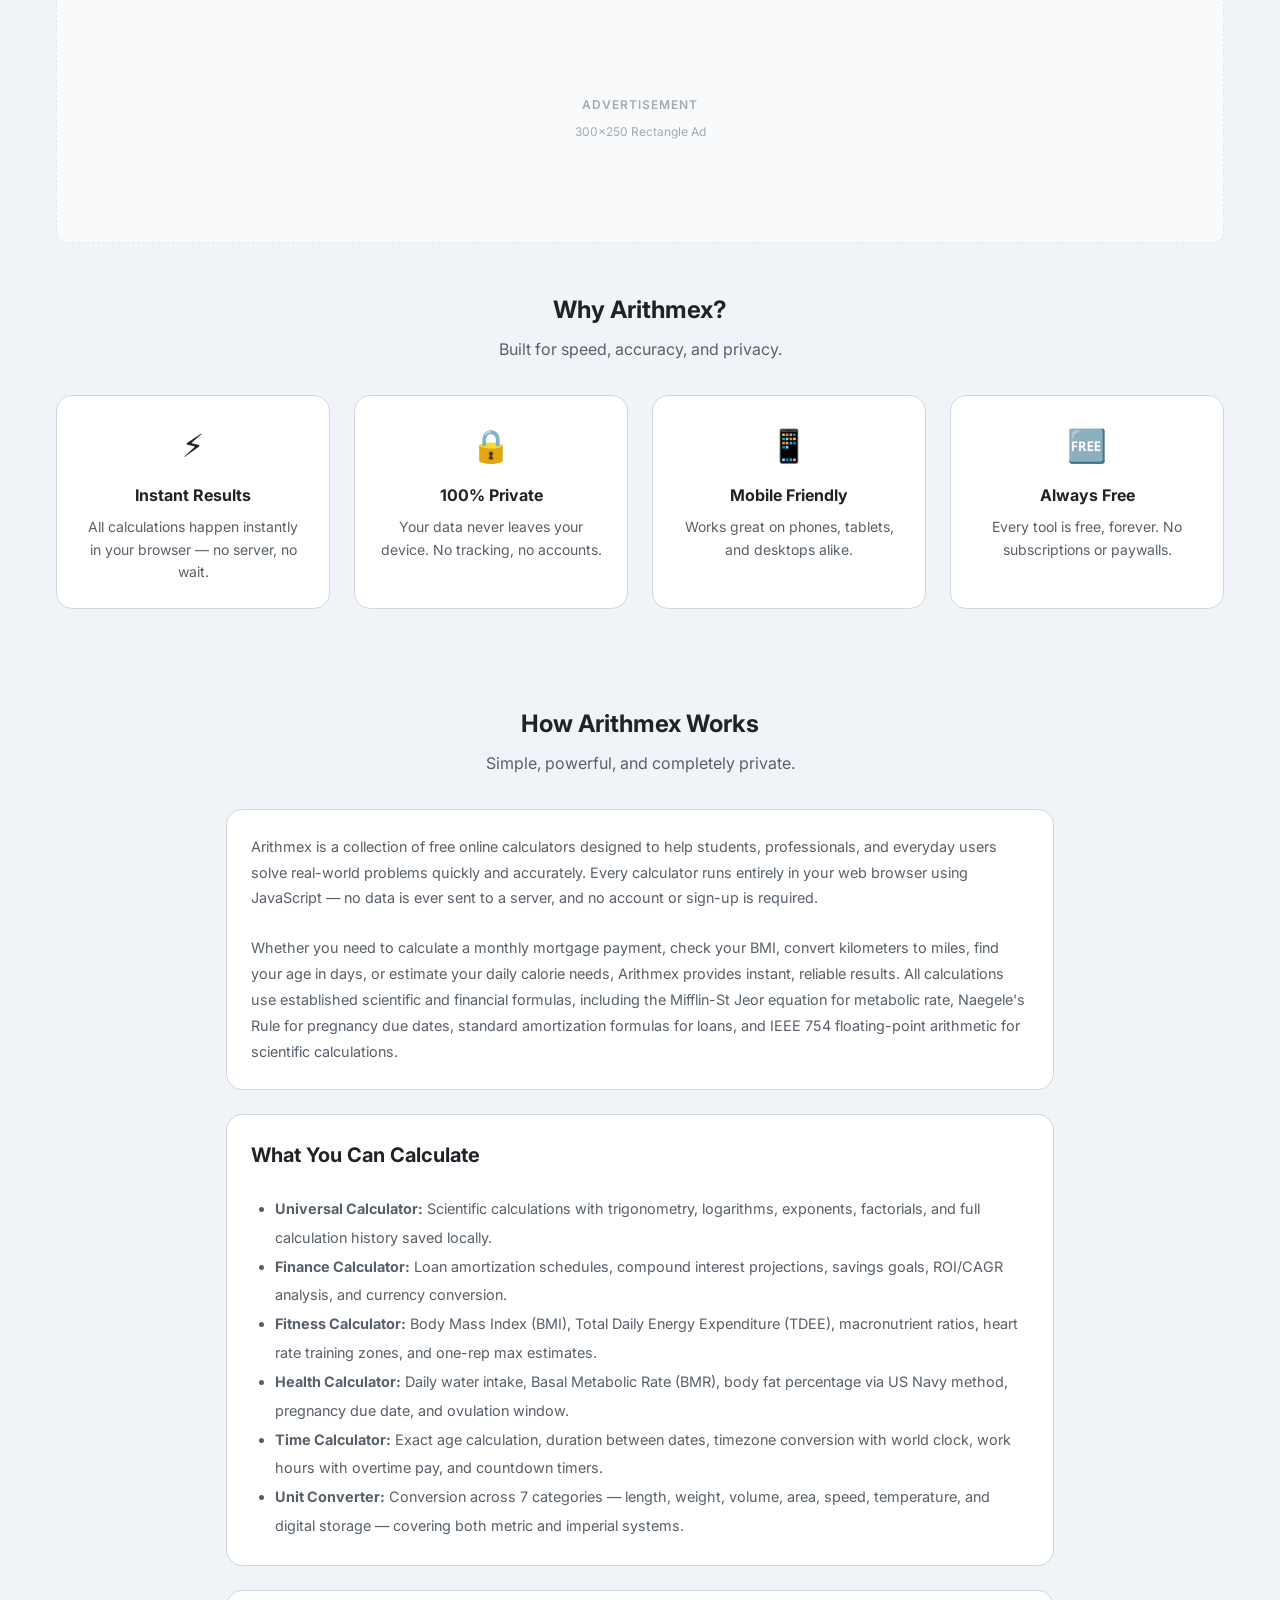
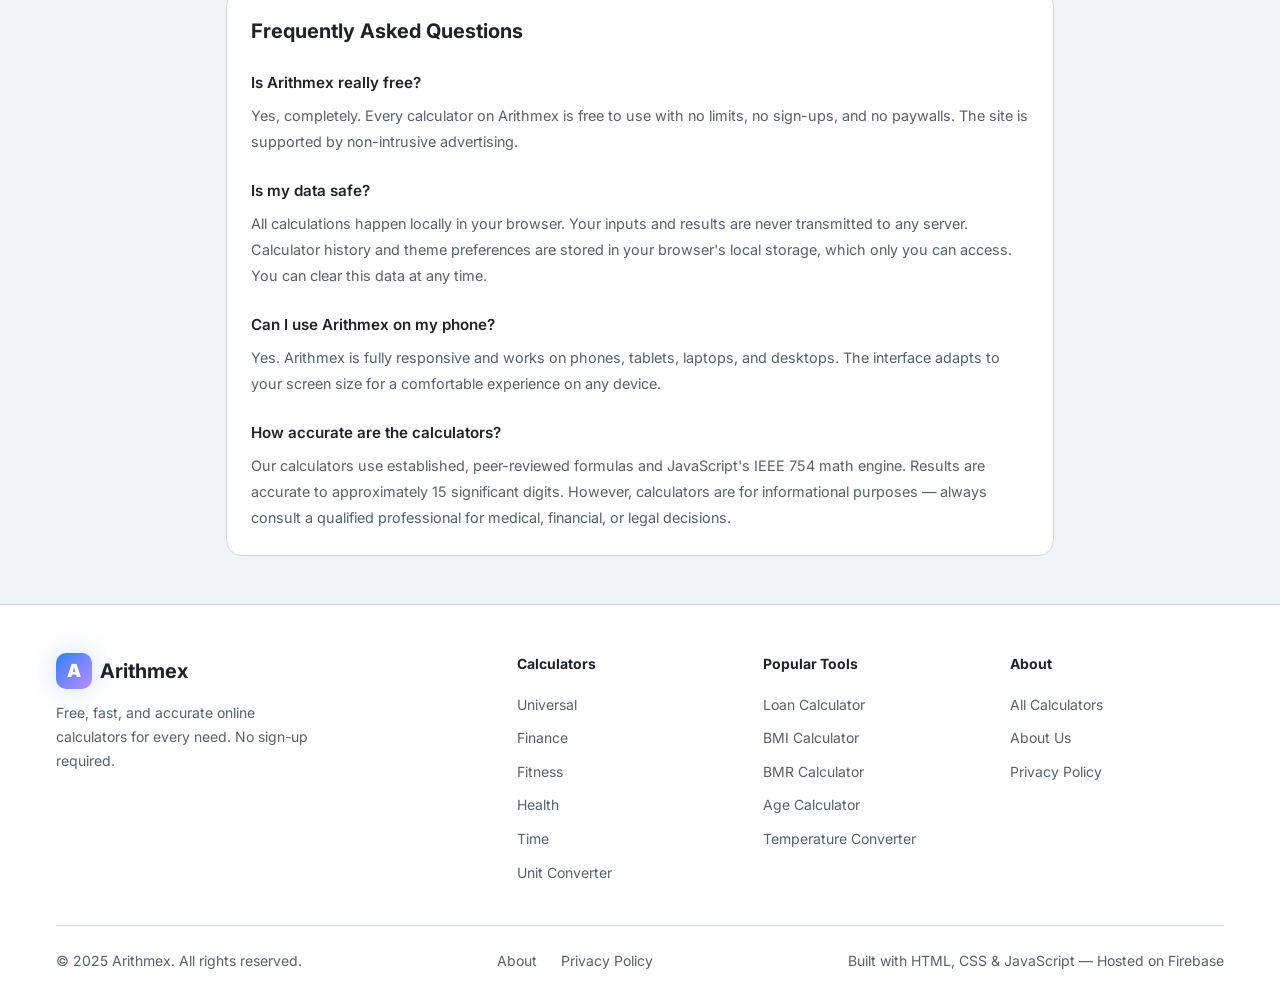
==== commit a8507a69: "Add educational content sections to all pages for AdSense content quality" ====
--- a/index.html
+++ b/index.html
@@ -281,6 +281,85 @@
       </div>
     </section>
 
+    <!-- ══ HOW IT WORKS ════════════════════════════════════ -->
+    <section class="section">
+      <div class="container" style="max-width:860px;">
+        <h2 class="section-title text-center">How Arithmex Works</h2>
+        <p class="section-subtitle text-center">Simple, powerful, and completely private.</p>
+
+        <div class="panel" style="margin-bottom:1.5rem;">
+          <div class="panel-body" style="display:flex;flex-direction:column;gap:1.5rem;">
+            <p style="color:var(--clr-text-muted);line-height:1.8;font-size:.9rem;">
+              Arithmex is a collection of free online calculators designed to help students, professionals,
+              and everyday users solve real-world problems quickly and accurately. Every calculator runs
+              entirely in your web browser using JavaScript — no data is ever sent to a server, and no
+              account or sign-up is required.
+            </p>
+            <p style="color:var(--clr-text-muted);line-height:1.8;font-size:.9rem;">
+              Whether you need to calculate a monthly mortgage payment, check your BMI, convert kilometers
+              to miles, find your age in days, or estimate your daily calorie needs, Arithmex provides
+              instant, reliable results. All calculations use established scientific and financial formulas,
+              including the Mifflin-St Jeor equation for metabolic rate, Naegele's Rule for pregnancy due
+              dates, standard amortization formulas for loans, and IEEE 754 floating-point arithmetic for
+              scientific calculations.
+            </p>
+          </div>
+        </div>
+
+        <div class="panel" style="margin-bottom:1.5rem;">
+          <div class="panel-body" style="display:flex;flex-direction:column;gap:1.5rem;">
+            <h2 style="font-size:1.25rem;font-weight:700;">What You Can Calculate</h2>
+            <ul style="color:var(--clr-text-muted);font-size:.9rem;line-height:2;padding-left:1.5rem;">
+              <li><strong>Universal Calculator:</strong> Scientific calculations with trigonometry, logarithms, exponents, factorials, and full calculation history saved locally.</li>
+              <li><strong>Finance Calculator:</strong> Loan amortization schedules, compound interest projections, savings goals, ROI/CAGR analysis, and currency conversion.</li>
+              <li><strong>Fitness Calculator:</strong> Body Mass Index (BMI), Total Daily Energy Expenditure (TDEE), macronutrient ratios, heart rate training zones, and one-rep max estimates.</li>
+              <li><strong>Health Calculator:</strong> Daily water intake, Basal Metabolic Rate (BMR), body fat percentage via US Navy method, pregnancy due date, and ovulation window.</li>
+              <li><strong>Time Calculator:</strong> Exact age calculation, duration between dates, timezone conversion with world clock, work hours with overtime pay, and countdown timers.</li>
+              <li><strong>Unit Converter:</strong> Conversion across 7 categories — length, weight, volume, area, speed, temperature, and digital storage — covering both metric and imperial systems.</li>
+            </ul>
+          </div>
+        </div>
+
+        <div class="panel">
+          <div class="panel-body" style="display:flex;flex-direction:column;gap:1.5rem;">
+            <h2 style="font-size:1.25rem;font-weight:700;">Frequently Asked Questions</h2>
+            <div>
+              <h3 style="font-size:.95rem;font-weight:600;margin-bottom:.5rem;">Is Arithmex really free?</h3>
+              <p style="color:var(--clr-text-muted);line-height:1.8;font-size:.9rem;">
+                Yes, completely. Every calculator on Arithmex is free to use with no limits, no sign-ups,
+                and no paywalls. The site is supported by non-intrusive advertising.
+              </p>
+            </div>
+            <div>
+              <h3 style="font-size:.95rem;font-weight:600;margin-bottom:.5rem;">Is my data safe?</h3>
+              <p style="color:var(--clr-text-muted);line-height:1.8;font-size:.9rem;">
+                All calculations happen locally in your browser. Your inputs and results are never transmitted
+                to any server. Calculator history and theme preferences are stored in your browser's local
+                storage, which only you can access. You can clear this data at any time.
+              </p>
+            </div>
+            <div>
+              <h3 style="font-size:.95rem;font-weight:600;margin-bottom:.5rem;">Can I use Arithmex on my phone?</h3>
+              <p style="color:var(--clr-text-muted);line-height:1.8;font-size:.9rem;">
+                Yes. Arithmex is fully responsive and works on phones, tablets, laptops, and desktops. The
+                interface adapts to your screen size for a comfortable experience on any device.
+              </p>
+            </div>
+            <div>
+              <h3 style="font-size:.95rem;font-weight:600;margin-bottom:.5rem;">How accurate are the calculators?</h3>
+              <p style="color:var(--clr-text-muted);line-height:1.8;font-size:.9rem;">
+                Our calculators use established, peer-reviewed formulas and JavaScript's IEEE 754 math engine.
+                Results are accurate to approximately 15 significant digits. However, calculators are for
+                informational purposes — always consult a qualified professional for medical, financial, or
+                legal decisions.
+              </p>
+            </div>
+          </div>
+        </div>
+
+      </div>
+    </section>
+
   </main>
 
   <!-- ══ FOOTER ════════════════════════════════════════════ -->
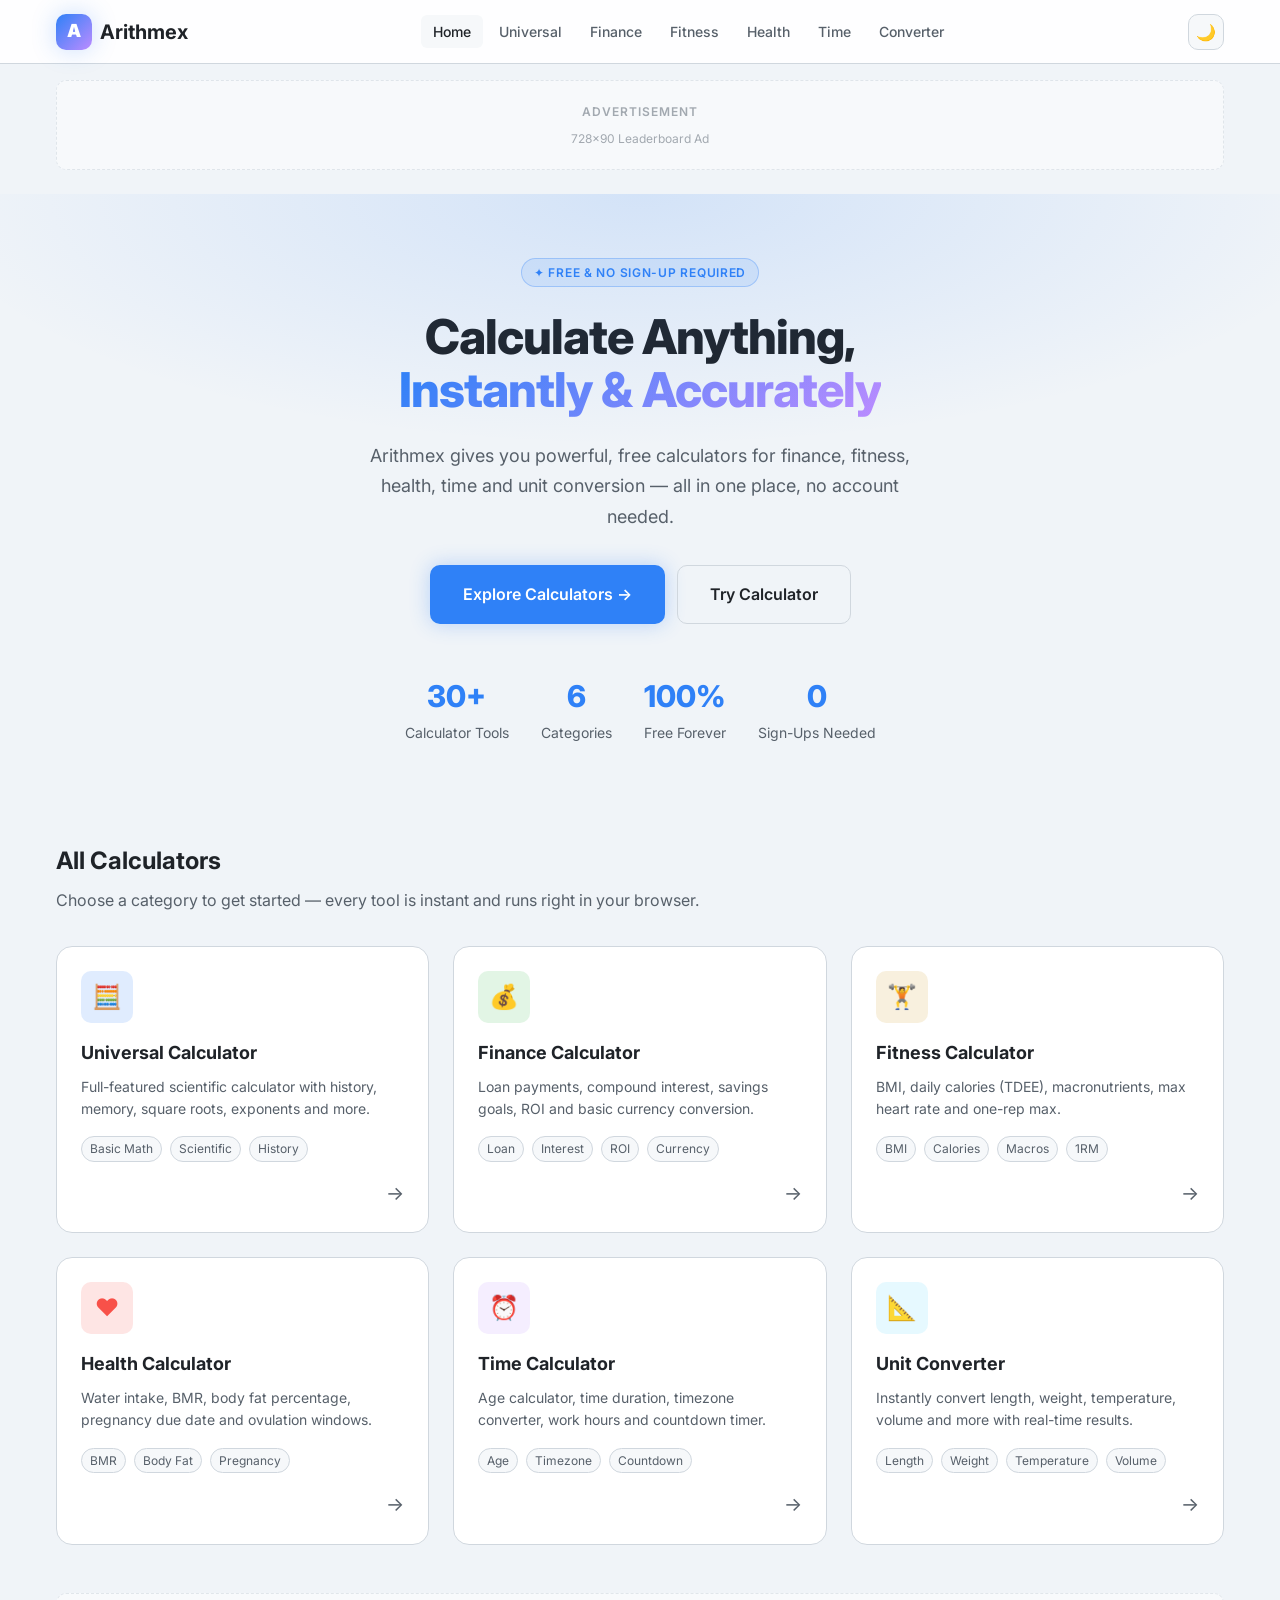
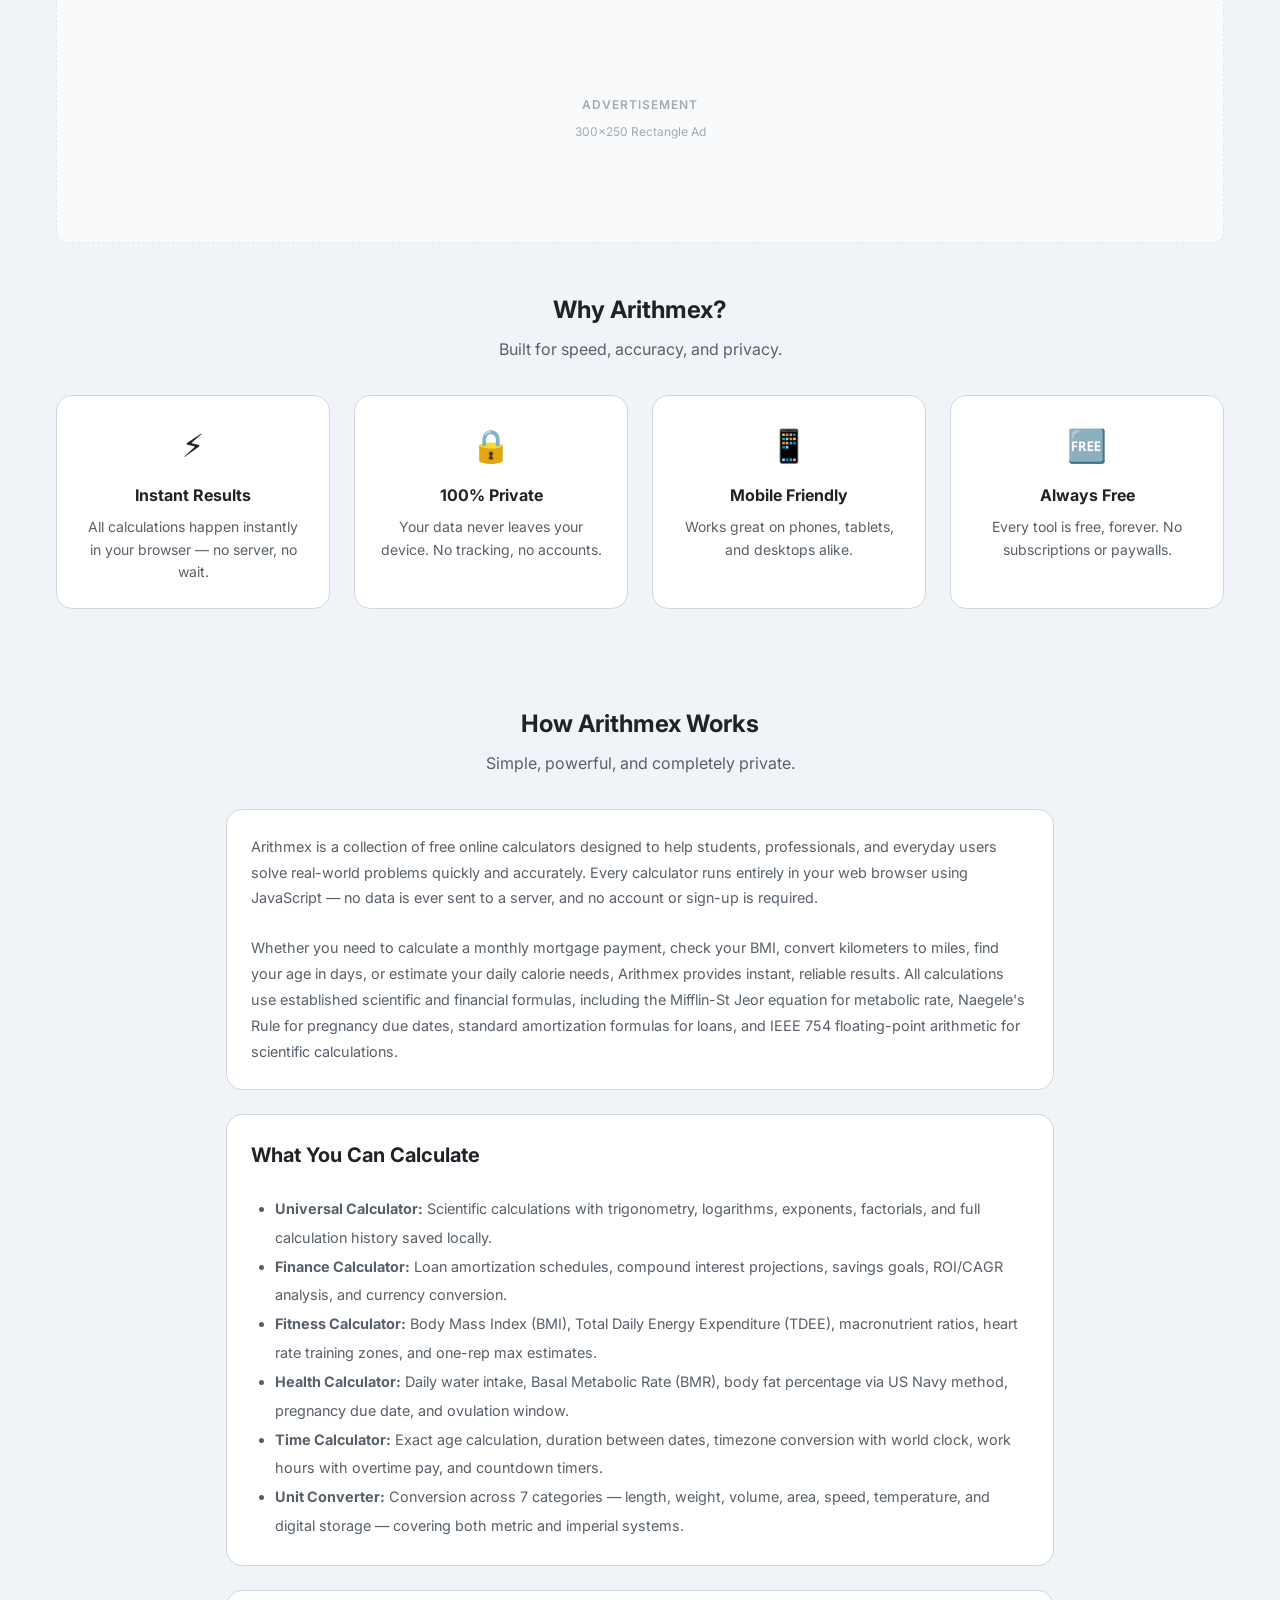
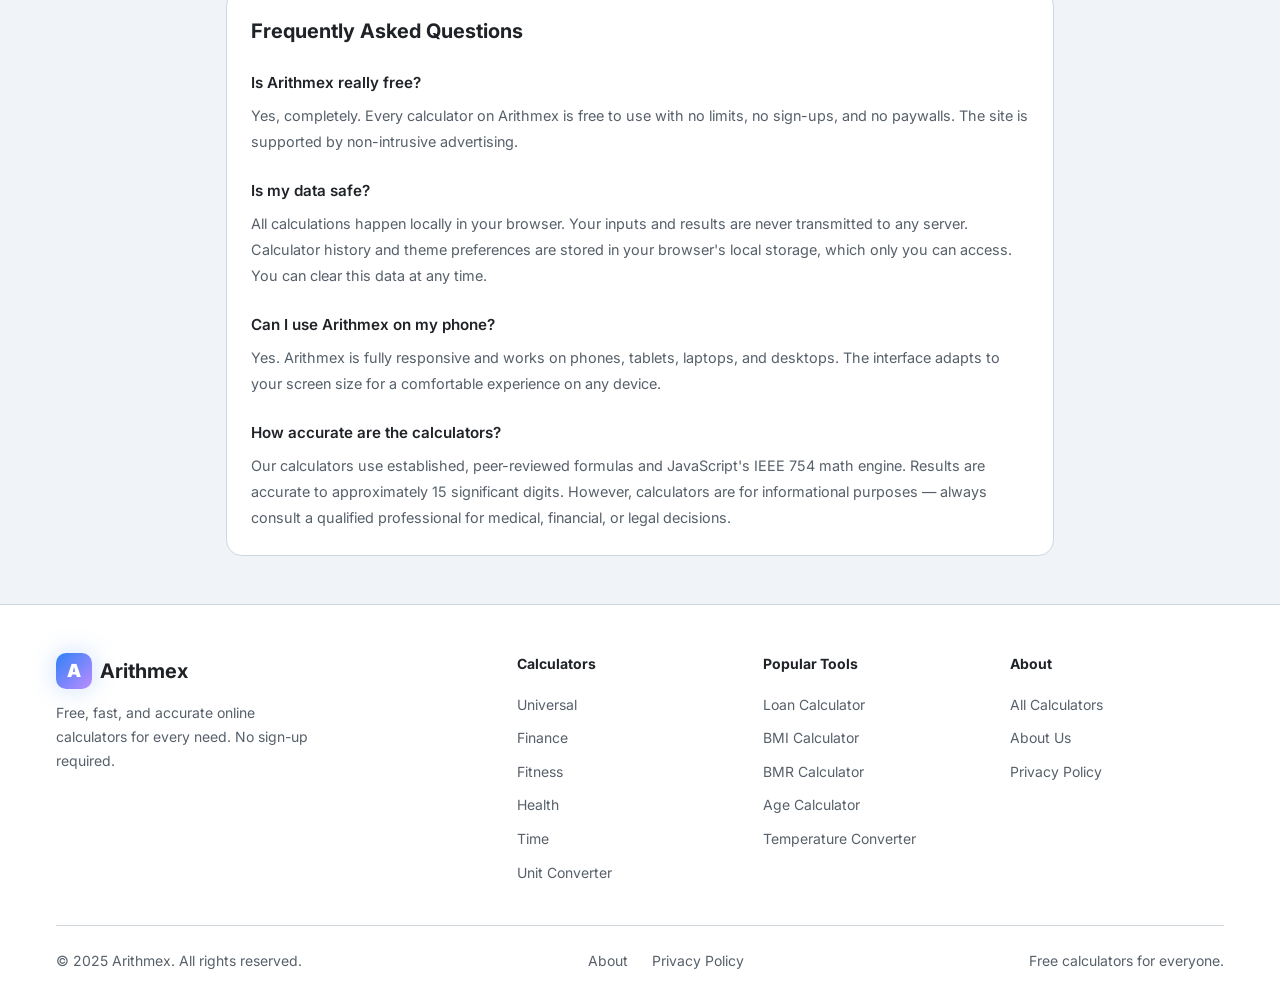
==== commit 47fddd8d: "Replace tech stack footer text with user-facing tagline" ====
--- a/index.html
+++ b/index.html
@@ -413,7 +413,7 @@
           <a href="about.html" style="color:var(--clr-text-muted);">About</a>
           <a href="privacy.html" style="color:var(--clr-text-muted);">Privacy Policy</a>
         </div>
-        <span class="text-muted text-sm">Built with HTML, CSS &amp; JavaScript — Hosted on Firebase</span>
+        <span class="text-muted text-sm">Free calculators for everyone.</span>
       </div>
     </div>
   </footer>
